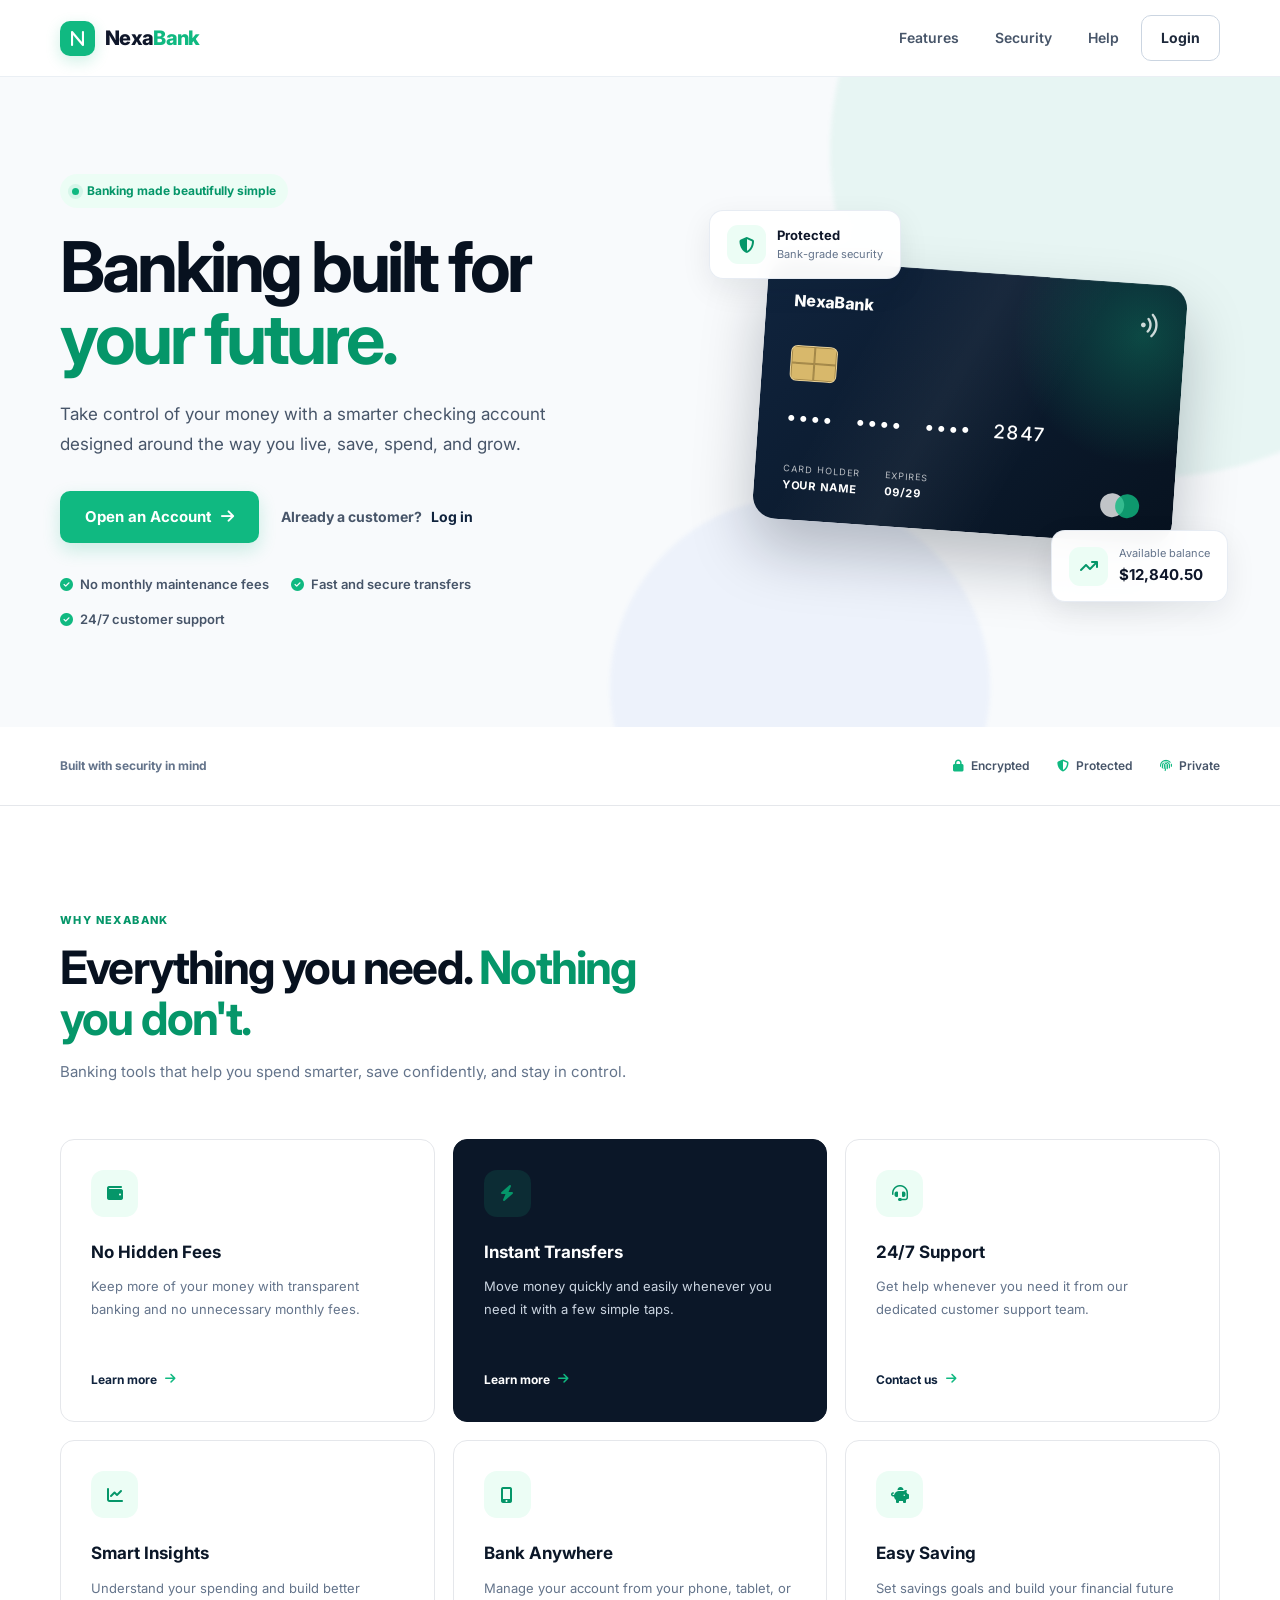
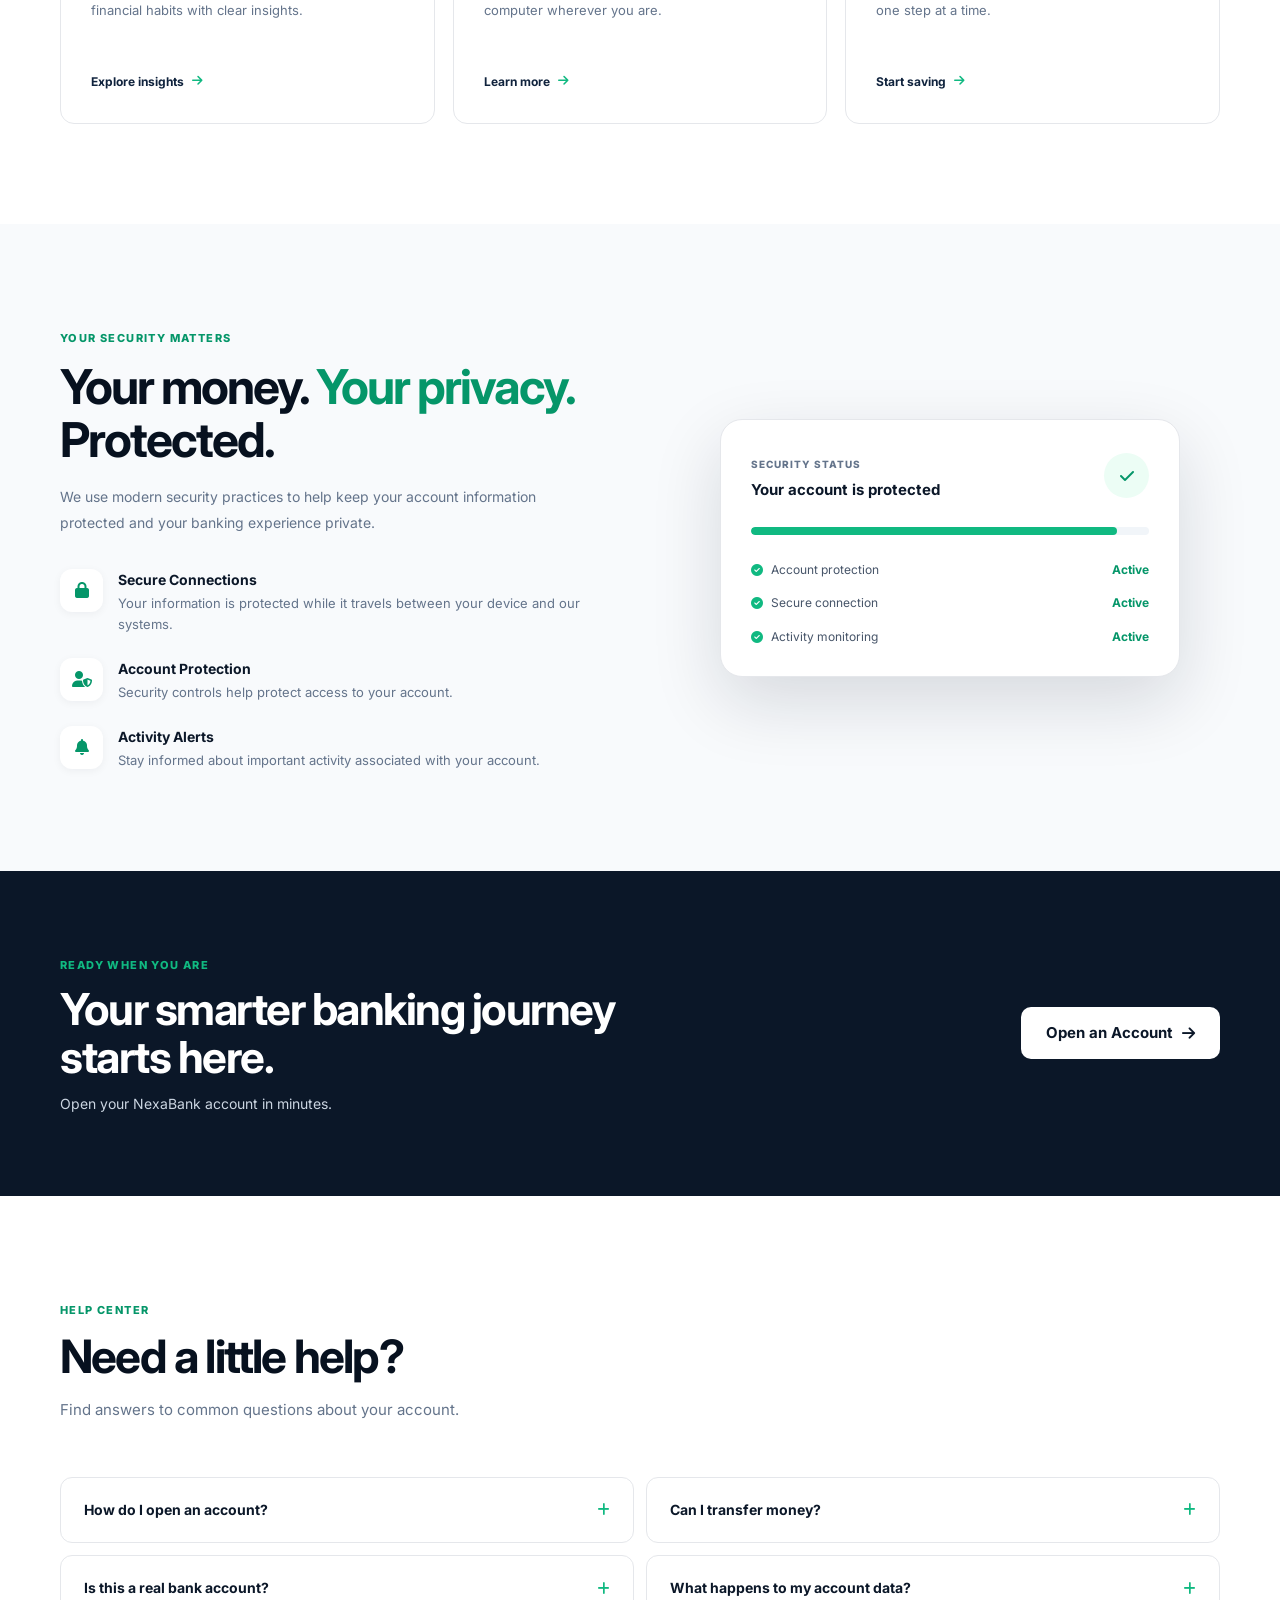
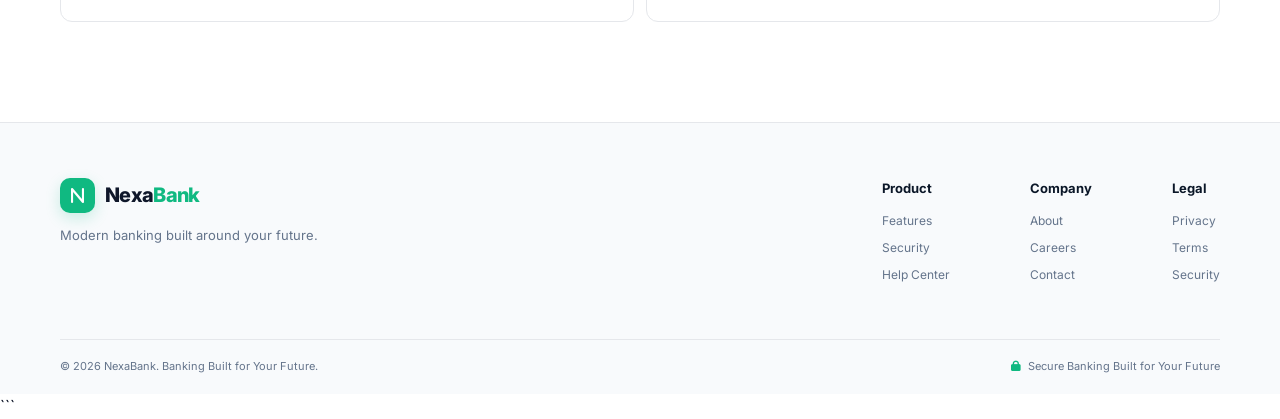
==== index.html @ a512506f "new" ====
<!doctype html>
<html lang="en">
  <head>
    <meta charset="UTF-8" />
    <meta name="viewport" content="width=device-width, initial-scale=1.0" />

    <meta
      name="description"
      content="NexaBank - Modern digital banking built for your future."
    />

    <title>NexaBank — Banking Built for Your Future</title>

    <!-- Google Font -->
    <link rel="preconnect" href="https://fonts.googleapis.com" />
    <link rel="preconnect" href="https://fonts.gstatic.com" crossorigin />
    <link
      href="https://fonts.googleapis.com/css2?family=Inter:wght@400;500;600;700;800&display=swap"
      rel="stylesheet"
    />
    <!-- Icons -->
    <link
      rel="stylesheet"
      href="https://cdnjs.cloudflare.com/ajax/libs/font-awesome/6.5.2/css/all.min.css"
    />

    <link rel="stylesheet" href="styles.css" />

    <link
      rel="icon"
      type="image/png"
      href="glossy%20blue%20Banking%20N%20Icon.png"
    />
  </head>

  <body>
    <!-- =========================
         NAVIGATION
    ========================== -->
    <header class="site-header" id="siteHeader">
      <nav class="navbar container" aria-label="Main navigation">
        <a href="#" class="logo" data-view="home">
          <span class="logo-icon">
            <i class="fa-solid fa-n"></i>
          </span>
          <span>Nexa<span>Bank</span></span>
        </a>

        <button
          class="mobile-menu-btn"
          id="mobileMenuBtn"
          aria-label="Open navigation menu"
          aria-expanded="false"
        >
          <i class="fa-solid fa-bars"></i>
        </button>

        <div class="nav-menu" id="navMenu">
          <a href="#features" class="nav-link">Features</a>
          <a href="#security" class="nav-link">Security</a>
          <a href="#help" class="nav-link">Help</a>

          <button class="btn btn-outline" id="loginBtn">Login</button>

          <button class="btn btn-primary nav-open-account">Open Account</button>
        </div>
      </nav>
    </header>

    <!-- =========================
         MAIN APPLICATION
    ========================== -->
    <main>
      <!-- =========================
             HOME VIEW
        ========================== -->
      <section class="view active" id="homeView">
        <!-- HERO -->
        <section class="hero">
          <div class="hero-background"></div>

          <div class="container hero-grid">
            <div class="hero-content">
              <div class="eyebrow">
                <span class="status-dot"></span>
                Banking made beautifully simple
              </div>

              <h1>
                Banking built for
                <span>your future.</span>
              </h1>

              <p class="hero-text">
                Take control of your money with a smarter checking account
                designed around the way you live, save, spend, and grow.
              </p>

              <div class="hero-actions">
                <button class="btn btn-primary btn-large open-account-trigger">
                  Open an Account
                  <i class="fa-solid fa-arrow-right"></i>
                </button>

                <button class="btn btn-text login-trigger">
                  Already a customer?
                  <strong>Log in</strong>
                </button>
              </div>

              <ul class="hero-benefits">
                <li>
                  <i class="fa-solid fa-circle-check"></i>
                  No monthly maintenance fees
                </li>

                <li>
                  <i class="fa-solid fa-circle-check"></i>
                  Fast and secure transfers
                </li>

                <li>
                  <i class="fa-solid fa-circle-check"></i>
                  24/7 customer support
                </li>
              </ul>
            </div>

            <!-- HERO ACCOUNT CARD -->
            <div class="hero-card-wrapper">
              <div class="floating-card card-one">
                <div class="mini-card-icon">
                  <i class="fa-solid fa-shield-halved"></i>
                </div>
                <div>
                  <strong>Protected</strong>
                  <span>Bank-grade security</span>
                </div>
              </div>

              <div class="bank-card">
                <div class="bank-card-top">
                  <span>NexaBank</span>
                  <i class="fa-solid fa-wifi"></i>
                </div>

                <div class="chip">
                  <span></span>
                  <span></span>
                  <span></span>
                  <span></span>
                </div>

                <div class="card-number">
                  •••• &nbsp; •••• &nbsp; •••• &nbsp; 2847
                </div>

                <div class="card-bottom">
                  <div>
                    <small>Card Holder</small>
                    <strong>YOUR NAME</strong>
                  </div>

                  <div>
                    <small>Expires</small>
                    <strong>09/29</strong>
                  </div>

                  <div class="card-brand">
                    <span></span>
                    <span></span>
                  </div>
                </div>
              </div>

              <div class="floating-card card-two">
                <div class="balance-icon">
                  <i class="fa-solid fa-arrow-trend-up"></i>
                </div>
                <div>
                  <small>Available balance</small>
                  <strong>$12,840.50</strong>
                </div>
              </div>
            </div>
          </div>
        </section>
        <!-- LOGIN SECTION GOES HERE -->

        <!-- TRUST BAR -->
        <section class="trust-bar">
          <div class="container trust-content">
            <span>Built with security in mind</span>

            <div class="trust-items">
              <span>
                <i class="fa-solid fa-lock"></i>
                Encrypted
              </span>

              <span>
                <i class="fa-solid fa-shield-halved"></i>
                Protected
              </span>

              <span>
                <i class="fa-solid fa-fingerprint"></i>
                Private
              </span>
            </div>
          </div>
        </section>

        <!-- FEATURES -->
        <section class="section features-section" id="features">
          <div class="container">
            <div class="section-heading">
              <span class="section-label">WHY NEXABANK</span>

              <h2>
                Everything you need.
                <span>Nothing you don't.</span>
              </h2>

              <p>
                Banking tools that help you spend smarter, save confidently, and
                stay in control.
              </p>
            </div>

            <div class="feature-grid">
              <article class="feature-card">
                <div class="feature-icon">
                  <i class="fa-solid fa-wallet"></i>
                </div>

                <h3>No Hidden Fees</h3>

                <p>
                  Keep more of your money with transparent banking and no
                  unnecessary monthly fees.
                </p>

                <a href="#" class="feature-link">
                  Learn more
                  <i class="fa-solid fa-arrow-right"></i>
                </a>
              </article>

              <article class="feature-card featured-feature">
                <div class="feature-icon">
                  <i class="fa-solid fa-bolt"></i>
                </div>

                <h3>Instant Transfers</h3>

                <p>
                  Move money quickly and easily whenever you need it with a few
                  simple taps.
                </p>

                <a href="#" class="feature-link">
                  Learn more
                  <i class="fa-solid fa-arrow-right"></i>
                </a>
              </article>

              <article class="feature-card">
                <div class="feature-icon">
                  <i class="fa-solid fa-headset"></i>
                </div>

                <h3>24/7 Support</h3>

                <p>
                  Get help whenever you need it from our dedicated customer
                  support team.
                </p>

                <a href="#" class="feature-link">
                  Contact us
                  <i class="fa-solid fa-arrow-right"></i>
                </a>
              </article>

              <article class="feature-card">
                <div class="feature-icon">
                  <i class="fa-solid fa-chart-line"></i>
                </div>

                <h3>Smart Insights</h3>

                <p>
                  Understand your spending and build better financial habits
                  with clear insights.
                </p>

                <a href="#" class="feature-link">
                  Explore insights
                  <i class="fa-solid fa-arrow-right"></i>
                </a>
              </article>

              <article class="feature-card">
                <div class="feature-icon">
                  <i class="fa-solid fa-mobile-screen-button"></i>
                </div>

                <h3>Bank Anywhere</h3>

                <p>
                  Manage your account from your phone, tablet, or computer
                  wherever you are.
                </p>

                <a href="#" class="feature-link">
                  Learn more
                  <i class="fa-solid fa-arrow-right"></i>
                </a>
              </article>

              <article class="feature-card">
                <div class="feature-icon">
                  <i class="fa-solid fa-piggy-bank"></i>
                </div>

                <h3>Easy Saving</h3>

                <p>
                  Set savings goals and build your financial future one step at
                  a time.
                </p>

                <a href="#" class="feature-link">
                  Start saving
                  <i class="fa-solid fa-arrow-right"></i>
                </a>
              </article>
            </div>
          </div>
        </section>

        <!-- SECURITY -->
        <section class="section security-section" id="security">
          <div class="container security-grid">
            <div class="security-content">
              <span class="section-label"> YOUR SECURITY MATTERS </span>

              <h2>
                Your money.
                <span>Your privacy.</span>
                Protected.
              </h2>

              <p>
                We use modern security practices to help keep your account
                information protected and your banking experience private.
              </p>

              <div class="security-list">
                <div class="security-item">
                  <div class="security-item-icon">
                    <i class="fa-solid fa-lock"></i>
                  </div>

                  <div>
                    <h3>Secure Connections</h3>
                    <p>
                      Your information is protected while it travels between
                      your device and our systems.
                    </p>
                  </div>
                </div>

                <div class="security-item">
                  <div class="security-item-icon">
                    <i class="fa-solid fa-user-shield"></i>
                  </div>

                  <div>
                    <h3>Account Protection</h3>
                    <p>
                      Security controls help protect access to your account.
                    </p>
                  </div>
                </div>

                <div class="security-item">
                  <div class="security-item-icon">
                    <i class="fa-solid fa-bell"></i>
                  </div>

                  <div>
                    <h3>Activity Alerts</h3>
                    <p>
                      Stay informed about important activity associated with
                      your account.
                    </p>
                  </div>
                </div>
              </div>
            </div>

            <div class="security-visual">
              <div class="security-panel">
                <div class="security-panel-header">
                  <div>
                    <small>SECURITY STATUS</small>
                    <h3>Your account is protected</h3>
                  </div>

                  <div class="secure-check">
                    <i class="fa-solid fa-check"></i>
                  </div>
                </div>

                <div class="security-progress">
                  <span></span>
                </div>

                <div class="security-status-list">
                  <div>
                    <span>
                      <i class="fa-solid fa-circle-check"></i>
                      Account protection
                    </span>
                    <strong>Active</strong>
                  </div>

                  <div>
                    <span>
                      <i class="fa-solid fa-circle-check"></i>
                      Secure connection
                    </span>
                    <strong>Active</strong>
                  </div>

                  <div>
                    <span>
                      <i class="fa-solid fa-circle-check"></i>
                      Activity monitoring
                    </span>
                    <strong>Active</strong>
                  </div>
                </div>
              </div>
            </div>
          </div>
        </section>

        <!-- CTA -->
        <section class="cta-section">
          <div class="container cta-container">
            <div>
              <span class="section-label">READY WHEN YOU ARE</span>

              <h2>Your smarter banking journey starts here.</h2>

              <p>Open your NexaBank account in minutes.</p>
            </div>

            <button class="btn btn-white btn-large open-account-trigger">
              Open an Account
              <i class="fa-solid fa-arrow-right"></i>
            </button>
          </div>
        </section>

        <!-- HELP -->
        <section class="section help-section" id="help">
          <div class="container">
            <div class="section-heading">
              <span class="section-label">HELP CENTER</span>
              <h2>Need a little help?</h2>
              <p>Find answers to common questions about your account.</p>
            </div>

            <div class="faq-grid">
              <details>
                <summary>
                  How do I open an account?
                  <i class="fa-solid fa-plus"></i>
                </summary>

                <p>
                  Click "Open Account", enter your details, and create your  account.
                </p>
              </details>

              <details>
                <summary>
                  Can I transfer money?
                  <i class="fa-solid fa-plus"></i>
                </summary>

                <p>
                  Yes. Once logged in, you can use the Transfer Money form in
                  your dashboard.
                </p>
              </details>

              <details>
                <summary>
                  Is this a real bank account?
                  <i class="fa-solid fa-plus"></i>
                </summary>

                <p>
                  Yes. This website is a Real banking website.
                </p>
              </details>

              <details>
                <summary>
                  What happens to my account data?
                  <i class="fa-solid fa-plus"></i>
                </summary>

                <p>
                  This stores account information locally in your browser
                  using localStorage.
                </p>
              </details>
            </div>
          </div>
        </section>
      </section>

      <!-- =========================
             DASHBOARD VIEW
        ========================== -->
      <section class="view dashboard-view" id="dashboardView">
        <div class="dashboard-layout">
          <!-- DASHBOARD SIDEBAR -->
          <aside class="dashboard-sidebar" id="dashboardSidebar">
            <div class="dashboard-brand">
              <a href="#" class="logo">
                <span class="logo-icon">
                  <i class="fa-solid fa-n"></i>
                </span>
                <span>Nexa<span>Bank</span></span>
              </a>
            </div>

            <div class="sidebar-user">
              <div class="avatar" id="sidebarAvatar">U</div>

              <div>
                <strong id="sidebarUserName"> User </strong>

                <span>Personal account</span>
              </div>
            </div>

            <nav class="dashboard-nav">
              <button class="dashboard-nav-item active">
                <i class="fa-solid fa-grid-2"></i>
                Overview
              </button>

              <button class="dashboard-nav-item">
                <i class="fa-solid fa-arrow-right-arrow-left"></i>
                Transfers
              </button>

              <button class="dashboard-nav-item">
                <i class="fa-solid fa-credit-card"></i>
                Cards
              </button>

              <button class="dashboard-nav-item">
                <i class="fa-solid fa-chart-pie"></i>
                Insights
              </button>

              <button class="dashboard-nav-item">
                <i class="fa-solid fa-gear"></i>
                Settings
              </button>
            </nav>

            <div class="sidebar-bottom">
              <div class="sidebar-security">
                <i class="fa-solid fa-shield-halved"></i>

                <div>
                  <strong>Protected</strong>
                  <span>Your account is secure</span>
                </div>
              </div>

              <button class="logout-btn" id="logoutBtn">
                <i class="fa-solid fa-arrow-right-from-bracket"></i>
                Log out
              </button>
            </div>
          </aside>

          <!-- DASHBOARD MAIN -->
          <div class="dashboard-main">
            <header class="dashboard-header">
              <button class="dashboard-mobile-menu" id="dashboardMobileMenu">
                <i class="fa-solid fa-bars"></i>
              </button>

              <div>
                <p class="dashboard-date" id="dashboardDate">
                  Sunday, August 30
                </p>

                <h1>
                  Welcome back,
                  <span id="dashboardUserName">User</span>
                </h1>
              </div>

              <div class="dashboard-header-actions">
                <button class="icon-btn" aria-label="Notifications">
                  <i class="fa-regular fa-bell"></i>
                  <span class="notification-dot"></span>
                </button>

                <div class="dashboard-avatar" id="dashboardAvatar">U</div>
              </div>
            </header>

            <div class="dashboard-content">
              <!-- BALANCE CARDS -->
              <div class="balance-grid">
                <div class="balance-card checking">
                  <div class="balance-card-top">
                    <div>
                      <span>CHECKING ACCOUNT</span>
                      <small>•••• 2847</small>
                    </div>

                    <div class="balance-card-icon">
                      <i class="fa-solid fa-wallet"></i>
                    </div>
                  </div>

                  <p>Available balance</p>

                  <h2 id="checkingBalance">$12,840.50</h2>

                  <div class="balance-footer">
                    <span>
                      <i class="fa-solid fa-arrow-trend-up"></i>
                      Available
                    </span>

                    <button class="balance-eye" data-balance="checking">
                      <i class="fa-regular fa-eye"></i>
                    </button>
                  </div>
                </div>

                <div class="balance-card savings">
                  <div class="balance-card-top">
                    <div>
                      <span>SAVINGS ACCOUNT</span>
                      <small>•••• 9412</small>
                    </div>

                    <div class="balance-card-icon">
                      <i class="fa-solid fa-piggy-bank"></i>
                    </div>
                  </div>

                  <p>Total savings</p>

                  <h2 id="savingsBalance">$5,420.00</h2>

                  <div class="balance-footer">
                    <span>
                      <i class="fa-solid fa-arrow-trend-up"></i>
                      +4.8% this month
                    </span>

                    <button class="balance-eye" data-balance="savings">
                      <i class="fa-regular fa-eye"></i>
                    </button>
                  </div>
                </div>
              </div>

              <!-- QUICK ACTIONS -->
              <section class="dashboard-section">
                <div class="dashboard-section-header">
                  <div>
                    <span class="section-label"> QUICK ACTION </span>

                    <h2>Move your money</h2>
                  </div>
                </div>

                <div class="transfer-card">
                  <div class="transfer-intro">
                    <div class="transfer-icon">
                      <i class="fa-solid fa-paper-plane"></i>
                    </div>

                    <div>
                      <h3>Transfer Money</h3>
                      <p>Send a mock transfer from your checking account.</p>
                    </div>
                  </div>

                  <form id="transferForm" class="transfer-form">
                    <div class="form-group">
                      <label for="recipient"> Recipient </label>

                      <div class="input-wrapper">
                        <i class="fa-regular fa-user"></i>

                        <input
                          type="text"
                          id="recipient"
                          placeholder="Enter recipient name"
                          required
                        />
                      </div>
                    </div>

                    <div class="form-group">
                      <label for="transferAmount"> Amount </label>

                      <div class="input-wrapper">
                        <span class="currency-symbol"> $ </span>

                        <input
                          type="number"
                          id="transferAmount"
                          placeholder="0.00"
                          min="1"
                          step="0.01"
                          required
                        />
                      </div>
                    </div>

                    <button type="submit" class="btn btn-primary transfer-btn">
                      Send Money
                      <i class="fa-solid fa-arrow-right"></i>
                    </button>
                  </form>

                  <div
                    class="form-message"
                    id="transferMessage"
                    role="alert"
                  ></div>
                </div>
              </section>

              <!-- TRANSACTIONS -->
              <section class="dashboard-section">
                <div class="dashboard-section-header">
                  <div>
                    <span class="section-label"> ACTIVITY </span>

                    <h2>Recent transactions</h2>
                  </div>

                  <button class="view-all-btn" id="viewAllTransactions">
                    View all
                    <i class="fa-solid fa-arrow-right"></i>
                  </button>
                </div>

                <div class="transactions-card">
                  <div class="transactions-header">
                    <span>Transaction</span>
                    <span>Date</span>
                    <span>Amount</span>
                    <span>Status</span>
                  </div>

                  <div class="transactions-list" id="transactionsList">
                    <!-- Transactions inserted by JS -->
                  </div>
                </div>
              </section>
            </div>
          </div>
        </div>
      </section>
    </main>

    <!-- =========================
         MODAL OVERLAY
    ========================== -->
    <div class="modal-overlay" id="modalOverlay">
      <!-- LOGIN MODAL -->
      <div
        class="modal"
        id="loginModal"
        role="dialog"
        aria-modal="true"
        aria-labelledby="loginTitle"
      >
        <button class="modal-close" data-close-modal aria-label="Close">
          <i class="fa-solid fa-xmark"></i>
        </button>

        <div class="modal-icon">
          <i class="fa-solid fa-lock"></i>
        </div>

        <div class="modal-heading">
          <h2 id="loginTitle">Welcome back</h2>
          <p>Log in to access your NexaBank account.</p>
        </div>

        <form id="loginForm">
          <div class="form-group">
            <label for="loginUsername"> Username or Email </label>

            <div class="input-wrapper">
              <i class="fa-regular fa-user"></i>

              <input
                type="text"
                id="loginUsername"
                placeholder="Enter your username or email"
                autocomplete="username"
                required
              />
            </div>
          </div>

          <div class="form-group">
            <label for="loginPassword"> Password </label>

            <div class="input-wrapper password-wrapper">
              <i class="fa-solid fa-lock"></i>

              <input
                type="password"
                id="loginPassword"
                placeholder="Enter your password"
                autocomplete="current-password"
                required
              />

              <button
                type="button"
                class="password-toggle"
                data-target="loginPassword"
                aria-label="Show password"
              >
                <i class="fa-regular fa-eye"></i>
              </button>
            </div>
          </div>

          <div class="form-options">
            <label class="checkbox-label">
              <input type="checkbox" id="rememberMe" />
              <span></span>
              Remember me
            </label>

            <a href="#" class="forgot-link"> Forgot password? </a>
          </div>

          <button type="submit" class="btn btn-primary modal-submit">
            Log In
            <i class="fa-solid fa-arrow-right"></i>
          </button>

          <div class="form-message" id="loginMessage" role="alert"></div>
        </form>

        <div class="modal-footer">
          Don't have an account?

          <button type="button" class="switch-modal" data-switch="signup">
            Create one
          </button>
        </div>
      </div>

      <!-- SIGN UP MODAL -->
      <div
        class="modal"
        id="signupModal"
        role="dialog"
        aria-modal="true"
        aria-labelledby="signupTitle"
      >
        <button class="modal-close" data-close-modal aria-label="Close">
          <i class="fa-solid fa-xmark"></i>
        </button>

        <div class="modal-icon signup-icon">
          <i class="fa-solid fa-user-plus"></i>
        </div>

        <div class="modal-heading">
          <h2 id="signupTitle">Create your account</h2>
          <p>Join NexaBank and start managing your money smarter.</p>
        </div>

        <form id="signupForm">
          <div class="form-group">
            <label for="signupName"> Full Name </label>

            <div class="input-wrapper">
              <i class="fa-regular fa-user"></i>

              <input
                type="text"
                id="signupName"
                placeholder="Enter your full name"
                autocomplete="name"
                required
              />
            </div>
          </div>

          <div class="form-group">
            <label for="signupEmail"> Email Address </label>

            <div class="input-wrapper">
              <i class="fa-regular fa-envelope"></i>

              <input
                type="email"
                id="signupEmail"
                placeholder="you@example.com"
                autocomplete="email"
                required
              />
            </div>
          </div>

          <div class="form-group">
            <label for="signupPassword"> Password </label>

            <div class="input-wrapper password-wrapper">
              <i class="fa-solid fa-lock"></i>

              <input
                type="password"
                id="signupPassword"
                placeholder="Create a password"
                autocomplete="new-password"
                minlength="6"
                required
              />

              <button
                type="button"
                class="password-toggle"
                data-target="signupPassword"
                aria-label="Show password"
              >
                <i class="fa-regular fa-eye"></i>
              </button>
            </div>

            <small class="input-help"> Use at least 6 characters. </small>
          </div>

          <button type="submit" class="btn btn-primary modal-submit">
            Create Account
            <i class="fa-solid fa-arrow-right"></i>
          </button>

          <div class="form-message" id="signupMessage" role="alert"></div>
        </form>

        <div class="modal-footer">
          Already have an account?

          <button type="button" class="switch-modal" data-switch="login">
            Log in
          </button>
        </div>
      </div>
    </div>

    <!-- TOAST -->
    <div class="toast" id="toast">
      <div class="toast-icon">
        <i class="fa-solid fa-check"></i>
      </div>

      <div>
        <strong id="toastTitle">Success</strong>
        <p id="toastMessage">Action completed.</p>
      </div>

      <button id="toastClose" aria-label="Close notification">
        <i class="fa-solid fa-xmark"></i>
      </button>
    </div>

    <!-- FOOTER -->
    <footer class="site-footer">
      <div class="container footer-content">
        <div class="footer-brand">
          <a href="#" class="logo">
            <span class="logo-icon">
              <i class="fa-solid fa-n"></i>
            </span>

            <span>Nexa<span>Bank</span></span>
          </a>

          <p>Modern banking built around your future.</p>
        </div>

        <div class="footer-links">
          <div>
            <strong>Product</strong>
            <a href="#features">Features</a>
            <a href="#security">Security</a>
            <a href="#help">Help Center</a>
          </div>

          <div>
            <strong>Company</strong>
            <a href="#">About</a>
            <a href="#">Careers</a>
            <a href="#">Contact</a>
          </div>

          <div>
            <strong>Legal</strong>
            <a href="#">Privacy</a>
            <a href="#">Terms</a>
            <a href="#">Security</a>
          </div>
        </div>
      </div>

      <div class="container footer-bottom">
        <span> © 2026 NexaBank. Banking Built for Your Future. </span>

        <span>
          <i class="fa-solid fa-lock"></i>
          Secure Banking Built for Your Future
        </span>
      </div>
    </footer>

    <script src="script.js"></script>
  </body>
</html>
```
---- styles.css ----
/* =========================================================
   NEXABANK - GLOBAL STYLES
   ---------------------------------------------------------
   1.  Variables
   2.  Reset & base
   3.  Buttons
   4.  Logo
   5.  Header / navigation
   6.  Views
   7.  Hero
   8.  Trust bar
   9.  Sections & features
   10. Security
   11. CTA
   12. Help / FAQ
   13. Footer
   14. Modal
   15. Forms
   16. Dashboard (layout, balances, transfer, transactions)
   17. Toast
   18. Responsive: tablet, mobile, small mobile
   19. Accessibility
========================================================= */


/* =========================================================
   1. VARIABLES
========================================================= */

:root {
    --navy-950: #07111f;
    --navy-900: #0b1728;
    --navy-800: #10233d;
    --navy-700: #183555;
    --navy-600: #23466b;

    --blue: #2563eb;
    --blue-light: #eff6ff;

    --emerald: #10b981;
    --emerald-dark: #059669;
    --emerald-light: #ecfdf5;

    --white: #ffffff;
    --gray-50: #f8fafc;
    --gray-100: #f1f5f9;
    --gray-200: #e2e8f0;
    --gray-300: #cbd5e1;
    --gray-400: #94a3b8;
    --gray-500: #64748b;
    --gray-600: #475569;
    --gray-700: #334155;
    --gray-800: #1e293b;
    --gray-900: #0f172a;

    --danger: #ef4444;
    --border: #e5e7eb;

    --shadow-sm: 0 2px 8px rgba(15, 23, 42, 0.05);
    --shadow: 0 10px 30px rgba(15, 23, 42, 0.08);
    --shadow-lg: 0 25px 70px rgba(15, 23, 42, 0.14);

    --radius-sm: 8px;
    --radius: 14px;
    --radius-lg: 22px;

    --transition: 0.25s ease;

    --header-height: 76px;
}


/* =========================================================
   2. RESET & BASE
========================================================= */

* {
    margin: 0;
    padding: 0;
    box-sizing: border-box;
}

html {
    scroll-behavior: smooth;
    scroll-padding-top: calc(var(--header-height) + 16px);
    -webkit-text-size-adjust: 100%;
}

body {
    font-family: "Inter", Arial, sans-serif;
    color: var(--gray-900);
    background: var(--white);
    line-height: 1.6;
    overflow-x: hidden;
}

body.modal-open {
    overflow: hidden;
}

button,
input {
    font: inherit;
}

button {
    cursor: pointer;
}

button:disabled {
    cursor: not-allowed;
    opacity: 0.6;
}

a {
    color: inherit;
    text-decoration: none;
}

ul {
    list-style: none;
}

img {
    max-width: 100%;
    display: block;
}

.container {
    width: min(1160px, calc(100% - 40px));
    margin-inline: auto;
}


/* =========================================================
   3. BUTTONS
========================================================= */

.btn {
    border: 0;
    border-radius: 10px;
    padding: 11px 19px;
    display: inline-flex;
    align-items: center;
    justify-content: center;
    gap: 9px;
    font-size: 14px;
    font-weight: 700;
    transition:
        transform var(--transition),
        box-shadow var(--transition),
        background var(--transition),
        color var(--transition),
        border-color var(--transition);
}

.btn:hover {
    transform: translateY(-2px);
}

.btn:disabled:hover {
    transform: none;
}

.btn-primary {
    background: var(--emerald);
    color: var(--white);
    box-shadow: 0 7px 18px rgba(16, 185, 129, 0.2);
}

.btn-primary:hover {
    background: var(--emerald-dark);
    color: var(--white);
    box-shadow: 0 10px 24px rgba(16, 185, 129, 0.3);
}

.btn-outline {
    background: transparent;
    border: 1px solid var(--gray-300);
    color: var(--gray-800);
}

.btn-outline:hover {
    background: var(--gray-50);
    color: var(--gray-900);
}

.btn-large {
    min-height: 52px;
    padding-inline: 25px;
    font-size: 15px;
}

.btn-text {
    background: transparent;
    color: var(--gray-600);
    padding-inline: 10px;
}

.btn-text:hover {
    color: var(--navy-900);
}

.btn-text strong {
    color: var(--navy-800);
}

.btn-white {
    background: var(--white);
    color: var(--navy-900);
}

.btn-white:hover {
    background: var(--gray-100);
    color: var(--navy-900);
}


/* =========================================================
   4. LOGO
========================================================= */

.logo {
    display: inline-flex;
    align-items: center;
    gap: 10px;
    font-size: 20px;
    font-weight: 800;
    letter-spacing: -0.7px;
}

.logo > span:last-child > span {
    color: var(--emerald);
}

.logo-icon {
    width: 35px;
    height: 35px;
    border-radius: 10px;
    display: grid;
    place-items: center;
    background: var(--emerald);
    color: var(--white);
    font-size: 17px;
    box-shadow: 0 5px 15px rgba(16, 185, 129, 0.2);
}


/* =========================================================
   5. HEADER / NAVIGATION
========================================================= */

.site-header {
    position: sticky;
    top: 0;
    z-index: 100;
    background: rgba(255, 255, 255, 0.93);
    backdrop-filter: blur(15px);
    border-bottom: 1px solid rgba(226, 232, 240, 0.7);
}

.navbar {
    height: var(--header-height);
    display: flex;
    align-items: center;
    justify-content: space-between;
}

.nav-menu {
    display: flex;
    align-items: center;
    gap: 8px;
}

.nav-link {
    padding: 9px 14px;
    font-size: 14px;
    font-weight: 600;
    transition: color var(--transition);
}

/* Plain text links only. Buttons that also carry .nav-link keep
   their own colours (this was making button text change/vanish). */
.nav-link:not(.btn) {
    color: var(--gray-600);
}

.nav-link:not(.btn):hover {
    color: var(--navy-900);
}

.nav-menu .btn-primary,
.nav-menu .btn-primary:hover {
    color: var(--white);
}

.nav-menu .btn-outline,
.nav-menu .btn-outline:hover {
    color: var(--gray-800);
}

.nav-menu .login-trigger {
    margin-left: 12px;
}

.nav-menu .nav-open-account {
    display: none;
}

.mobile-menu-btn {
    display: none;
    border: 0;
    background: transparent;
    color: var(--gray-800);
    font-size: 21px;
    padding: 8px;
}


/* =========================================================
   6. VIEWS
========================================================= */

.view {
    display: none;
}

.view.active {
    display: block;
}


/* =========================================================
   7. HERO
========================================================= */

.hero {
    position: relative;
    min-height: 650px;
    overflow: hidden;
    background: var(--gray-50);
    display: flex;
    align-items: center;
}

.hero-background {
    position: absolute;
    width: 650px;
    height: 650px;
    border-radius: 50%;
    background: rgba(16, 185, 129, 0.07);
    right: -200px;
    top: -250px;
    filter: blur(2px);
}

.hero-background::after {
    content: "";
    position: absolute;
    width: 380px;
    height: 380px;
    border-radius: 50%;
    background: rgba(37, 99, 235, 0.05);
    left: -220px;
    bottom: -400px;
}

.hero-grid {
    position: relative;
    z-index: 2;
    display: grid;
    grid-template-columns: 1fr 0.85fr;
    align-items: center;
    gap: 70px;
    padding-block: 80px;
}

.eyebrow {
    width: fit-content;
    display: inline-flex;
    align-items: center;
    gap: 8px;
    padding: 7px 12px;
    border-radius: 50px;
    background: var(--emerald-light);
    color: var(--emerald-dark);
    font-size: 12px;
    font-weight: 700;
    margin-bottom: 23px;
}

.status-dot {
    width: 7px;
    height: 7px;
    border-radius: 50%;
    background: var(--emerald);
    box-shadow: 0 0 0 4px rgba(16, 185, 129, 0.1);
}

.hero h1 {
    max-width: 650px;
    color: var(--navy-950);
    font-size: clamp(45px, 6vw, 70px);
    line-height: 1.03;
    letter-spacing: -3.5px;
    margin-bottom: 24px;
}

.hero h1 span {
    display: block;
    color: var(--emerald-dark);
}

.hero-text {
    max-width: 560px;
    color: var(--gray-600);
    font-size: 17px;
    line-height: 1.8;
    margin-bottom: 31px;
}

.hero-actions {
    display: flex;
    align-items: center;
    flex-wrap: wrap;
    gap: 12px;
    margin-bottom: 31px;
}

.hero-benefits {
    display: flex;
    flex-wrap: wrap;
    gap: 14px 22px;
}

.hero-benefits li {
    display: flex;
    align-items: center;
    gap: 7px;
    color: var(--gray-600);
    font-size: 13px;
    font-weight: 600;
}

.hero-benefits i {
    color: var(--emerald);
}


/* ---------- Hero card ---------- */

.hero-card-wrapper {
    min-height: 450px;
    position: relative;
    display: flex;
    align-items: center;
    justify-content: center;
}

.bank-card {
    position: relative;
    z-index: 3;
    width: min(420px, 100%);
    height: 260px;
    padding: 28px;
    border-radius: 23px;
    color: var(--white);
    background:
        radial-gradient(circle at 90% 20%, rgba(16, 185, 129, 0.3), transparent 30%),
        linear-gradient(135deg, #10243e, #07121f);
    box-shadow:
        0 30px 60px rgba(7, 17, 31, 0.25),
        inset 0 1px rgba(255, 255, 255, 0.08);
    transform: rotate(4deg);
}

.bank-card::after {
    content: "";
    position: absolute;
    inset: 0;
    border-radius: inherit;
    background: linear-gradient(115deg, transparent 25%, rgba(255, 255, 255, 0.05), transparent 65%);
    pointer-events: none;
}

.bank-card-top {
    display: flex;
    justify-content: space-between;
    font-size: 16px;
    font-weight: 800;
}

.bank-card-top i {
    font-size: 19px;
    transform: rotate(90deg);
    opacity: 0.8;
}

.chip {
    margin-top: 31px;
    width: 47px;
    height: 36px;
    border-radius: 7px;
    display: grid;
    grid-template-columns: 1fr 1fr;
    overflow: hidden;
    background: #d8b86b;
    border: 1px solid rgba(255, 255, 255, 0.3);
}

.chip span {
    border: 1px solid rgba(80, 60, 20, 0.4);
}

.card-number {
    margin-top: 22px;
    font-size: 19px;
    letter-spacing: 2px;
    font-weight: 500;
}

.card-bottom {
    position: absolute;
    left: 28px;
    right: 28px;
    bottom: 25px;
    display: flex;
    align-items: end;
    gap: 26px;
}

.card-bottom div {
    display: flex;
    flex-direction: column;
    gap: 1px;
}

.card-bottom small {
    font-size: 9px;
    text-transform: uppercase;
    letter-spacing: 1px;
    opacity: 0.7;
}

.card-bottom strong {
    font-size: 11px;
    letter-spacing: 1px;
}

.card-brand {
    margin-left: auto;
    flex-direction: row !important;
    align-items: center;
    position: relative;
    width: 45px;
    height: 25px;
}

.card-brand span {
    width: 24px;
    height: 24px;
    border-radius: 50%;
    background: rgba(255, 255, 255, 0.75);
}

.card-brand span:last-child {
    margin-left: -10px;
    background: rgba(16, 185, 129, 0.8);
}

.floating-card {
    position: absolute;
    z-index: 4;
    background: rgba(255, 255, 255, 0.96);
    border: 1px solid rgba(226, 232, 240, 0.8);
    box-shadow: var(--shadow);
    border-radius: 14px;
    padding: 14px 17px;
    display: flex;
    align-items: center;
    gap: 11px;
    backdrop-filter: blur(10px);
}

.card-one {
    top: 33px;
    left: -10px;
}

.card-two {
    bottom: 25px;
    right: -8px;
}

.mini-card-icon,
.balance-icon {
    width: 39px;
    height: 39px;
    border-radius: 11px;
    display: grid;
    place-items: center;
    background: var(--emerald-light);
    color: var(--emerald-dark);
}

.floating-card div:last-child {
    display: flex;
    flex-direction: column;
}

.floating-card strong {
    color: var(--gray-900);
    font-size: 13px;
}

.floating-card span,
.floating-card small {
    color: var(--gray-500);
    font-size: 11px;
}

.card-two strong {
    font-size: 15px;
}


/* =========================================================
   8. TRUST BAR
========================================================= */

.trust-bar {
    border-bottom: 1px solid var(--border);
    background: var(--white);
}

.trust-content {
    min-height: 78px;
    display: flex;
    align-items: center;
    justify-content: space-between;
    gap: 30px;
}

.trust-content > span {
    color: var(--gray-500);
    font-size: 12px;
    font-weight: 700;
}

.trust-items {
    display: flex;
    flex-wrap: wrap;
    gap: 14px 28px;
}

.trust-items span {
    display: flex;
    align-items: center;
    gap: 7px;
    color: var(--gray-600);
    font-size: 12px;
    font-weight: 600;
}

.trust-items i {
    color: var(--emerald);
}


/* =========================================================
   9. SECTIONS & FEATURES
========================================================= */

.section {
    padding-block: 100px;
}

.section-heading {
    max-width: 650px;
    margin-bottom: 55px;
}

.section-label {
    color: var(--emerald-dark);
    font-size: 11px;
    font-weight: 800;
    letter-spacing: 1.4px;
}

.section-heading h2 {
    color: var(--navy-950);
    font-size: clamp(32px, 4vw, 46px);
    line-height: 1.12;
    letter-spacing: -1.8px;
    margin: 10px 0 15px;
}

.section-heading h2 span {
    color: var(--emerald-dark);
}

.section-heading p {
    color: var(--gray-500);
    font-size: 15px;
}

.features-section {
    background: var(--white);
}

.feature-grid {
    display: grid;
    grid-template-columns: repeat(3, 1fr);
    gap: 18px;
}

.feature-card {
    padding: 30px;
    border: 1px solid var(--border);
    border-radius: var(--radius);
    background: var(--white);
    transition:
        transform var(--transition),
        box-shadow var(--transition),
        border-color var(--transition);
}

.feature-card:hover {
    transform: translateY(-5px);
    border-color: rgba(16, 185, 129, 0.35);
    box-shadow: var(--shadow);
}

.feature-icon {
    width: 47px;
    height: 47px;
    display: grid;
    place-items: center;
    border-radius: 13px;
    color: var(--emerald-dark);
    background: var(--emerald-light);
    margin-bottom: 22px;
}

.feature-card h3 {
    color: var(--navy-900);
    font-size: 17px;
    margin-bottom: 9px;
}

.feature-card p {
    min-height: 77px;
    color: var(--gray-500);
    font-size: 13px;
    line-height: 1.75;
}

.feature-link {
    display: inline-flex;
    align-items: center;
    gap: 8px;
    color: var(--navy-800);
    font-size: 12px;
    font-weight: 700;
    margin-top: 18px;
}

.feature-link i {
    color: var(--emerald);
    transition: transform var(--transition);
}

.feature-link:hover i {
    transform: translateX(4px);
}

/* Featured (dark) card: every text state stays light, including hover */
.featured-feature {
    background: var(--navy-900);
    border-color: var(--navy-900);
}

.featured-feature h3,
.featured-feature .feature-link,
.featured-feature .feature-link:hover {
    color: var(--white);
}

.featured-feature p {
    color: var(--gray-300);
}

.featured-feature .feature-icon {
    background: rgba(16, 185, 129, 0.13);
}


/* =========================================================
   10. SECURITY
========================================================= */

.security-section {
    background: var(--gray-50);
}

.security-grid {
    display: grid;
    grid-template-columns: 1fr 1fr;
    gap: 80px;
    align-items: center;
}

.security-content h2 {
    max-width: 520px;
    color: var(--navy-950);
    font-size: clamp(34px, 4vw, 48px);
    line-height: 1.1;
    letter-spacing: -2px;
    margin: 11px 0 18px;
}

.security-content h2 span {
    color: var(--emerald-dark);
}

.security-content > p {
    max-width: 520px;
    color: var(--gray-500);
    font-size: 14px;
    line-height: 1.8;
}

.security-list {
    margin-top: 34px;
    display: grid;
    gap: 23px;
}

.security-item {
    display: flex;
    gap: 15px;
}

.security-item-icon {
    flex: 0 0 43px;
    width: 43px;
    height: 43px;
    display: grid;
    place-items: center;
    border-radius: 12px;
    background: var(--white);
    color: var(--emerald-dark);
    box-shadow: var(--shadow-sm);
}

.security-item h3 {
    color: var(--navy-900);
    font-size: 14px;
    margin-bottom: 2px;
}

.security-item p {
    color: var(--gray-500);
    font-size: 13px;
}

.security-visual {
    display: flex;
    justify-content: center;
}

.security-panel {
    width: min(460px, 100%);
    padding: 30px;
    border-radius: 22px;
    background: var(--white);
    box-shadow: var(--shadow-lg);
    border: 1px solid var(--border);
}

.security-panel-header {
    display: flex;
    align-items: center;
    justify-content: space-between;
    gap: 15px;
}

.security-panel-header small {
    color: var(--gray-500);
    font-size: 10px;
    letter-spacing: 1px;
    font-weight: 800;
}

.security-panel-header h3 {
    color: var(--navy-900);
    font-size: 15px;
    margin-top: 3px;
}

.secure-check {
    width: 45px;
    height: 45px;
    border-radius: 50%;
    display: grid;
    place-items: center;
    background: var(--emerald-light);
    color: var(--emerald-dark);
}

.security-progress {
    height: 8px;
    margin: 25px 0;
    border-radius: 20px;
    overflow: hidden;
    background: var(--gray-100);
}

.security-progress span {
    display: block;
    width: 92%;
    height: 100%;
    border-radius: inherit;
    background: var(--emerald);
}

.security-status-list {
    display: grid;
    gap: 14px;
}

.security-status-list div {
    display: flex;
    justify-content: space-between;
    gap: 20px;
    font-size: 12px;
}

.security-status-list span {
    color: var(--gray-600);
}

.security-status-list i {
    color: var(--emerald);
    margin-right: 5px;
}

.security-status-list strong {
    color: var(--emerald-dark);
}


/* =========================================================
   11. CTA
========================================================= */

.cta-section {
    padding-block: 80px;
    background: var(--navy-900);
    color: var(--white);
}

.cta-container {
    display: flex;
    align-items: center;
    justify-content: space-between;
    gap: 40px;
}

.cta-container h2 {
    max-width: 650px;
    font-size: clamp(30px, 4vw, 44px);
    line-height: 1.1;
    letter-spacing: -1.5px;
    margin: 8px 0 12px;
}

.cta-container p {
    color: var(--gray-300);
    font-size: 14px;
}

/* Button variants for the dark background (text was dark-on-dark) */
.cta-section .section-label {
    color: var(--emerald);
}

.cta-section .btn-outline {
    color: var(--white);
    border-color: rgba(255, 255, 255, 0.35);
}

.cta-section .btn-outline:hover {
    color: var(--white);
    background: rgba(255, 255, 255, 0.1);
    border-color: rgba(255, 255, 255, 0.6);
}

.cta-section .btn-text {
    color: var(--gray-300);
}

.cta-section .btn-text strong {
    color: var(--white);
}

.cta-section .btn-text:hover,
.cta-section .btn-text:hover strong {
    color: var(--white);
}


/* =========================================================
   12. HELP / FAQ
========================================================= */

.help-section {
    background: var(--white);
}

.faq-grid {
    display: grid;
    grid-template-columns: 1fr 1fr;
    gap: 12px;
}

.faq-grid details {
    padding: 21px 23px;
    border: 1px solid var(--border);
    border-radius: 12px;
    background: var(--white);
    transition: border-color var(--transition);
}

.faq-grid details:hover {
    border-color: rgba(16, 185, 129, 0.35);
}

.faq-grid summary {
    display: flex;
    align-items: center;
    justify-content: space-between;
    gap: 15px;
    color: var(--navy-900);
    font-size: 14px;
    font-weight: 700;
    cursor: pointer;
    list-style: none;
}

.faq-grid summary:hover {
    color: var(--emerald-dark);
}

.faq-grid summary::-webkit-details-marker {
    display: none;
}

.faq-grid summary i {
    color: var(--emerald);
    transition: transform var(--transition);
}

.faq-grid details[open] summary i {
    transform: rotate(45deg);
}

.faq-grid details p {
    color: var(--gray-500);
    font-size: 13px;
    line-height: 1.7;
    padding-top: 14px;
}


/* =========================================================
   13. FOOTER
========================================================= */

.site-footer {
    background: var(--gray-50);
    border-top: 1px solid var(--border);
}

.footer-content {
    padding-block: 55px;
    display: flex;
    flex-wrap: wrap;
    justify-content: space-between;
    gap: 40px 50px;
}

.footer-brand p {
    color: var(--gray-500);
    font-size: 13px;
    margin-top: 12px;
}

.footer-links {
    display: flex;
    flex-wrap: wrap;
    gap: 30px 80px;
}

.footer-links div {
    display: flex;
    flex-direction: column;
    gap: 8px;
}

.footer-links strong {
    color: var(--navy-900);
    font-size: 13px;
    margin-bottom: 4px;
}

.footer-links a {
    color: var(--gray-500);
    font-size: 12px;
    transition: color var(--transition);
}

.footer-links a:hover {
    color: var(--emerald-dark);
}

.footer-bottom {
    padding-block: 18px;
    border-top: 1px solid var(--border);
    display: flex;
    justify-content: space-between;
    gap: 20px;
    color: var(--gray-500);
    font-size: 11px;
}

.footer-bottom i {
    color: var(--emerald);
    margin-right: 4px;
}


/* =========================================================
   14. MODAL
========================================================= */

.modal-overlay {
    position: fixed;
    inset: 0;
    z-index: 1000;
    padding: 25px;
    display: none;
    align-items: center;
    justify-content: center;
    background: rgba(7, 17, 31, 0.65);
    backdrop-filter: blur(7px);
    overflow-y: auto;
}

.modal-overlay.active {
    display: flex;
}

.modal {
    position: relative;
    width: min(430px, 100%);
    padding: 34px;
    border-radius: 20px;
    background: var(--white);
    box-shadow: 0 35px 90px rgba(0, 0, 0, 0.25);
    animation: modalIn 0.25s ease;
}

.modal:not(.active) {
    display: none;
}

@keyframes modalIn {
    from {
        opacity: 0;
        transform: translateY(15px) scale(0.98);
    }

    to {
        opacity: 1;
        transform: translateY(0) scale(1);
    }
}

.modal-close {
    position: absolute;
    top: 18px;
    right: 18px;
    width: 33px;
    height: 33px;
    display: grid;
    place-items: center;
    border: 0;
    border-radius: 8px;
    color: var(--gray-500);
    background: var(--gray-100);
    transition: color var(--transition), background var(--transition);
}

.modal-close:hover {
    color: var(--gray-900);
    background: var(--gray-200);
}

.modal-icon {
    width: 48px;
    height: 48px;
    display: grid;
    place-items: center;
    border-radius: 14px;
    background: var(--navy-900);
    color: var(--white);
    margin-bottom: 20px;
}

.signup-icon {
    background: var(--emerald-light);
    color: var(--emerald-dark);
}

.modal-heading h2 {
    color: var(--navy-950);
    font-size: 25px;
    letter-spacing: -0.8px;
    margin-bottom: 4px;
}

.modal-heading p {
    color: var(--gray-500);
    font-size: 13px;
    margin-bottom: 27px;
}

.modal-footer {
    margin-top: 22px;
    padding-top: 19px;
    border-top: 1px solid var(--gray-100);
    text-align: center;
    color: var(--gray-500);
    font-size: 12px;
}

.switch-modal {
    border: 0;
    background: transparent;
    color: var(--emerald-dark);
    font-weight: 800;
    font-size: inherit;
}

.switch-modal:hover {
    color: var(--navy-900);
    text-decoration: underline;
}


/* =========================================================
   15. FORMS
========================================================= */

.form-group {
    margin-bottom: 17px;
}

.form-group label {
    display: block;
    color: var(--gray-700);
    font-size: 12px;
    font-weight: 700;
    margin-bottom: 7px;
}

.input-wrapper {
    position: relative;
}

.input-wrapper > i {
    position: absolute;
    left: 14px;
    top: 50%;
    transform: translateY(-50%);
    color: var(--gray-400);
    font-size: 13px;
    pointer-events: none;
}

/* 14px (16px on mobile) so iOS doesn't zoom the page on focus */
.input-wrapper input {
    width: 100%;
    height: 47px;
    padding: 0 40px;
    border: 1px solid var(--gray-200);
    border-radius: 9px;
    outline: none;
    background: var(--white);
    color: var(--gray-900);
    font-size: 14px;
    transition: border var(--transition), box-shadow var(--transition);
}

.input-wrapper input::placeholder {
    color: var(--gray-400);
}

.input-wrapper input:focus {
    border-color: var(--emerald);
    box-shadow: 0 0 0 3px rgba(16, 185, 129, 0.1);
}

.password-toggle {
    position: absolute;
    right: 10px;
    top: 50%;
    transform: translateY(-50%);
    border: 0;
    background: transparent;
    color: var(--gray-400);
    padding: 5px;
    transition: color var(--transition);
}

.password-toggle:hover {
    color: var(--gray-700);
}

.input-help {
    display: block;
    color: var(--gray-500);
    font-size: 11px;
    margin-top: 5px;
}

.form-options {
    display: flex;
    justify-content: space-between;
    align-items: center;
    gap: 15px;
    margin: 5px 0 20px;
}

.checkbox-label {
    display: flex !important;
    align-items: center;
    gap: 7px;
    margin: 0 !important;
    color: var(--gray-500) !important;
    font-size: 12px !important;
    font-weight: 500 !important;
    cursor: pointer;
}

/* Visually hidden (not display:none) so it stays keyboard-accessible */
.checkbox-label input {
    position: absolute;
    width: 1px;
    height: 1px;
    opacity: 0;
    overflow: hidden;
    clip-path: inset(50%);
}

.checkbox-label span {
    width: 16px;
    height: 16px;
    border: 1px solid var(--gray-300);
    border-radius: 4px;
    display: grid;
    place-items: center;
}

.checkbox-label input:checked + span {
    background: var(--emerald);
    border-color: var(--emerald);
}

.checkbox-label input:checked + span::after {
    content: "✓";
    color: var(--white);
    font-size: 10px;
    font-weight: 800;
}

.checkbox-label input:focus-visible + span {
    outline: 3px solid rgba(16, 185, 129, 0.25);
    outline-offset: 2px;
}

.forgot-link {
    color: var(--emerald-dark);
    font-size: 12px;
    font-weight: 700;
    transition: color var(--transition);
}

.forgot-link:hover {
    color: var(--navy-900);
    text-decoration: underline;
}

.modal-submit {
    width: 100%;
    min-height: 48px;
}

.form-message {
    min-height: 0;
    margin-top: 10px;
    font-size: 12px;
    font-weight: 600;
}

.form-message.error {
    color: var(--danger);
}

.form-message.success {
    color: var(--emerald-dark);
}


/* =========================================================
   16. DASHBOARD
========================================================= */

.dashboard-view {
    min-height: calc(100vh - var(--header-height));
    min-height: calc(100dvh - var(--header-height));
    background: var(--gray-50);
}

.dashboard-layout {
    min-height: calc(100vh - var(--header-height));
    min-height: calc(100dvh - var(--header-height));
    display: grid;
    grid-template-columns: 250px 1fr;
}


/* ---------- Sidebar ---------- */

.dashboard-sidebar {
    position: sticky;
    top: var(--header-height);
    height: calc(100vh - var(--header-height));
    height: calc(100dvh - var(--header-height));
    display: flex;
    flex-direction: column;
    padding: 25px 17px;
    background: var(--navy-950);
    color: var(--white);
}

.dashboard-brand {
    padding: 0 9px 28px;
    border-bottom: 1px solid rgba(255, 255, 255, 0.08);
}

.dashboard-brand .logo {
    color: var(--white);
}

.sidebar-user {
    display: flex;
    align-items: center;
    gap: 10px;
    padding: 24px 9px;
}

.avatar,
.dashboard-avatar {
    width: 38px;
    height: 38px;
    flex-shrink: 0;
    border-radius: 50%;
    display: grid;
    place-items: center;
    background: var(--emerald);
    color: var(--white);
    font-size: 12px;
    font-weight: 800;
}

.sidebar-user > div:last-child {
    display: flex;
    flex-direction: column;
    min-width: 0;
}

.sidebar-user strong {
    font-size: 12px;
    white-space: nowrap;
    overflow: hidden;
    text-overflow: ellipsis;
}

.sidebar-user span {
    color: var(--gray-400);
    font-size: 11px;
}

.dashboard-nav {
    display: grid;
    gap: 5px;
}

.dashboard-nav-item {
    width: 100%;
    border: 0;
    border-radius: 9px;
    padding: 12px;
    display: flex;
    align-items: center;
    gap: 11px;
    background: transparent;
    color: var(--gray-400);
    text-align: left;
    font-size: 12px;
    font-weight: 600;
    transition:
        background var(--transition),
        color var(--transition),
        box-shadow var(--transition);
}

.dashboard-nav-item i {
    width: 17px;
    text-align: center;
}

.dashboard-nav-item:hover,
.dashboard-nav-item.active {
    background: rgba(255, 255, 255, 0.08);
    color: var(--white);
}

.dashboard-nav-item.active {
    box-shadow: inset 3px 0 var(--emerald);
}

.sidebar-bottom {
    margin-top: auto;
}

.sidebar-security {
    display: flex;
    align-items: center;
    gap: 9px;
    padding: 13px 10px;
    margin-bottom: 13px;
    border-radius: 10px;
    background: rgba(16, 185, 129, 0.08);
}

.sidebar-security > i {
    color: var(--emerald);
}

.sidebar-security div {
    display: flex;
    flex-direction: column;
}

.sidebar-security strong {
    font-size: 11px;
}

.sidebar-security span {
    color: var(--gray-400);
    font-size: 10px;
}

.logout-btn {
    width: 100%;
    border: 0;
    border-top: 1px solid rgba(255, 255, 255, 0.08);
    padding: 17px 10px 5px;
    display: flex;
    align-items: center;
    gap: 10px;
    background: transparent;
    color: var(--gray-400);
    font-size: 12px;
    text-align: left;
    transition: color var(--transition);
}

.logout-btn:hover {
    color: var(--white);
}


/* ---------- Main area & header ---------- */

.dashboard-main {
    min-width: 0;
}

.dashboard-header {
    min-height: 100px;
    padding: 24px 40px;
    display: flex;
    align-items: center;
    justify-content: space-between;
    gap: 30px;
    background: var(--white);
    border-bottom: 1px solid var(--border);
}

.dashboard-date {
    color: var(--gray-500);
    font-size: 11px;
    margin-bottom: 2px;
}

.dashboard-header h1 {
    color: var(--navy-950);
    font-size: 20px;
    letter-spacing: -0.6px;
}

.dashboard-header h1 span {
    color: var(--emerald-dark);
}

.dashboard-header-actions {
    display: flex;
    align-items: center;
    gap: 17px;
}

.icon-btn {
    position: relative;
    width: 37px;
    height: 37px;
    display: grid;
    place-items: center;
    border: 1px solid var(--border);
    border-radius: 10px;
    background: var(--white);
    color: var(--gray-600);
    transition: background var(--transition), color var(--transition);
}

.icon-btn:hover {
    background: var(--gray-50);
    color: var(--navy-900);
}

.notification-dot {
    position: absolute;
    top: 8px;
    right: 8px;
    width: 5px;
    height: 5px;
    border-radius: 50%;
    background: var(--emerald);
}

.dashboard-mobile-menu {
    display: none;
    border: 0;
    background: transparent;
    color: var(--gray-700);
    font-size: 18px;
    padding: 8px;
}

.dashboard-content {
    width: min(1100px, calc(100% - 60px));
    margin-inline: auto;
    padding-block: 34px 70px;
}


/* ---------- Balance cards ---------- */

.balance-grid {
    display: grid;
    grid-template-columns: 1fr 1fr;
    gap: 17px;
}

.balance-card {
    min-height: 215px;
    padding: 25px;
    border-radius: 18px;
    color: var(--white);
    position: relative;
    overflow: hidden;
}

.balance-card::after {
    content: "";
    position: absolute;
    width: 200px;
    height: 200px;
    border-radius: 50%;
    right: -90px;
    bottom: -120px;
    background: rgba(255, 255, 255, 0.05);
    pointer-events: none;
}

.balance-card.checking {
    background:
        radial-gradient(circle at 90% 10%, rgba(16, 185, 129, 0.25), transparent 35%),
        linear-gradient(135deg, #102b49, #071522);
}

.balance-card.savings {
    color: var(--navy-950);
    background: var(--white);
    border: 1px solid var(--border);
}

.balance-card-top {
    display: flex;
    justify-content: space-between;
    align-items: flex-start;
}

.balance-card-top > div:first-child {
    display: flex;
    flex-direction: column;
}

.balance-card-top span {
    font-size: 11px;
    letter-spacing: 1px;
    font-weight: 800;
    opacity: 0.75;
}

.balance-card-top small {
    margin-top: 2px;
    font-size: 11px;
    opacity: 0.6;
}

.balance-card-icon {
    width: 37px;
    height: 37px;
    border-radius: 10px;
    display: grid;
    place-items: center;
    background: rgba(255, 255, 255, 0.08);
}

.savings .balance-card-icon {
    color: var(--emerald-dark);
    background: var(--emerald-light);
}

.balance-card > p {
    margin-top: 28px;
    color: rgba(255, 255, 255, 0.7);
    font-size: 12px;
}

.savings > p {
    color: var(--gray-500);
}

.balance-card h2 {
    margin-top: 2px;
    font-size: 30px;
    letter-spacing: -1.5px;
}

.balance-footer {
    position: absolute;
    left: 25px;
    right: 25px;
    bottom: 20px;
    z-index: 1;
    display: flex;
    justify-content: space-between;
    align-items: center;
}

.balance-footer > span {
    color: rgba(255, 255, 255, 0.75);
    font-size: 11px;
}

.savings .balance-footer > span {
    color: var(--emerald-dark);
}

.balance-footer i {
    margin-right: 4px;
}

.balance-eye {
    border: 0;
    background: transparent;
    padding: 8px;
    margin: -8px;
    color: rgba(255, 255, 255, 0.6);
    transition: color var(--transition);
}

.balance-eye:hover {
    color: var(--white);
}

.savings .balance-eye {
    color: var(--gray-500);
}

.savings .balance-eye:hover {
    color: var(--navy-900);
}


/* ---------- Dashboard sections ---------- */

.dashboard-section {
    margin-top: 37px;
}

.dashboard-section-header {
    display: flex;
    justify-content: space-between;
    align-items: end;
    gap: 20px;
    margin-bottom: 15px;
}

.dashboard-section-header h2 {
    color: var(--navy-950);
    font-size: 18px;
    letter-spacing: -0.5px;
    margin-top: 3px;
}

.view-all-btn {
    border: 0;
    background: transparent;
    color: var(--emerald-dark);
    font-size: 12px;
    font-weight: 800;
    transition: color var(--transition);
}

.view-all-btn:hover {
    color: var(--navy-900);
}

.view-all-btn i {
    margin-left: 4px;
}


/* ---------- Transfer ---------- */

.transfer-card {
    padding: 23px;
    background: var(--white);
    border: 1px solid var(--border);
    border-radius: 15px;
}

.transfer-intro {
    display: flex;
    align-items: center;
    gap: 12px;
    margin-bottom: 23px;
}

.transfer-icon {
    width: 42px;
    height: 42px;
    display: grid;
    place-items: center;
    border-radius: 11px;
    background: var(--emerald-light);
    color: var(--emerald-dark);
}

.transfer-intro h3 {
    color: var(--navy-900);
    font-size: 14px;
}

.transfer-intro p {
    color: var(--gray-500);
    font-size: 12px;
}

.transfer-form {
    display: grid;
    grid-template-columns: 1fr 1fr auto;
    align-items: end;
    gap: 12px;
}

.transfer-form .form-group {
    margin: 0;
}

.transfer-btn {
    height: 47px;
    white-space: nowrap;
}

.currency-symbol {
    position: absolute;
    left: 15px;
    top: 50%;
    transform: translateY(-50%);
    color: var(--gray-500);
    font-size: 13px;
}

.transfer-form .input-wrapper input {
    padding-left: 30px;
}

.transfer-card .form-message {
    margin-top: 10px;
}


/* ---------- Transactions ---------- */

.transactions-card {
    background: var(--white);
    border: 1px solid var(--border);
    border-radius: 15px;
    overflow: hidden;
}

.transactions-header,
.transaction-row {
    display: grid;
    grid-template-columns: minmax(0, 2fr) minmax(0, 1fr) minmax(0, 1fr) minmax(0, 0.7fr);
    align-items: center;
    gap: 15px;
}

.transactions-header {
    padding: 14px 20px;
    background: var(--gray-50);
    color: var(--gray-500);
    font-size: 11px;
    font-weight: 800;
    text-transform: uppercase;
    letter-spacing: 0.7px;
}

.transaction-row {
    min-height: 67px;
    padding: 10px 20px;
    border-top: 1px solid var(--gray-100);
    transition: background var(--transition);
}

.transaction-row:hover {
    background: var(--gray-50);
}

.transaction-info {
    display: flex;
    align-items: center;
    gap: 10px;
    min-width: 0;
}

.transaction-icon {
    width: 34px;
    height: 34px;
    flex-shrink: 0;
    border-radius: 9px;
    display: grid;
    place-items: center;
    background: var(--gray-100);
    color: var(--gray-600);
    font-size: 11px;
}

.transaction-icon.income {
    color: var(--emerald-dark);
    background: var(--emerald-light);
}

.transaction-info div:last-child {
    display: flex;
    flex-direction: column;
    min-width: 0;
}

.transaction-info strong {
    color: var(--gray-800);
    font-size: 12px;
    white-space: nowrap;
    overflow: hidden;
    text-overflow: ellipsis;
}

.transaction-info span {
    color: var(--gray-500);
    font-size: 11px;
}

.transaction-date {
    color: var(--gray-500);
    font-size: 11px;
}

.transaction-amount {
    color: var(--gray-800);
    font-size: 12px;
    font-weight: 800;
}

.transaction-amount.income {
    color: var(--emerald-dark);
}

.transaction-status {
    width: fit-content;
    padding: 4px 9px;
    border-radius: 50px;
    color: var(--emerald-dark);
    background: var(--emerald-light);
    font-size: 10px;
    font-weight: 800;
}

.empty-transactions {
    padding: 40px 20px;
    text-align: center;
    color: var(--gray-500);
    font-size: 13px;
}


/* =========================================================
   17. TOAST
========================================================= */

.toast {
    position: fixed;
    z-index: 2000;
    right: 22px;
    bottom: 22px;
    width: min(360px, calc(100% - 44px));
    padding: 13px;
    display: none;
    align-items: center;
    gap: 11px;
    border: 1px solid var(--border);
    border-radius: 13px;
    background: var(--white);
    box-shadow: var(--shadow-lg);
    animation: toastIn 0.25s ease;
}

.toast.active {
    display: flex;
}

@keyframes toastIn {
    from {
        opacity: 0;
        transform: translateY(10px);
    }

    to {
        opacity: 1;
        transform: translateY(0);
    }
}

.toast-icon {
    flex: 0 0 35px;
    width: 35px;
    height: 35px;
    border-radius: 9px;
    display: grid;
    place-items: center;
    background: var(--emerald-light);
    color: var(--emerald-dark);
}

.toast > div:nth-child(2) {
    min-width: 0;
    flex: 1;
}

.toast strong {
    display: block;
    color: var(--navy-900);
    font-size: 12px;
}

.toast p {
    color: var(--gray-500);
    font-size: 11px;
    white-space: nowrap;
    overflow: hidden;
    text-overflow: ellipsis;
}

.toast button {
    border: 0;
    background: transparent;
    color: var(--gray-400);
    padding: 6px;
    transition: color var(--transition);
}

.toast button:hover {
    color: var(--gray-900);
}


/* =========================================================
   18. RESPONSIVE
========================================================= */

/* ---------- Tablet ---------- */

@media (max-width: 900px) {

    .container {
        width: min(100% - 32px, 760px);
    }

    .hero-grid {
        grid-template-columns: 1fr;
        gap: 20px;
    }

    .hero-content {
        text-align: center;
    }

    .eyebrow {
        margin-inline: auto;
    }

    .hero h1,
    .hero-text {
        margin-inline: auto;
    }

    .hero-actions,
    .hero-benefits {
        justify-content: center;
    }

    .hero-card-wrapper {
        min-height: 400px;
    }

    .trust-content {
        flex-direction: column;
        padding-block: 20px;
        gap: 12px;
    }

    .trust-items {
        justify-content: center;
    }

    .feature-grid {
        grid-template-columns: 1fr 1fr;
    }

    .security-grid {
        grid-template-columns: 1fr;
        gap: 45px;
    }

    .security-content {
        text-align: center;
    }

    .security-content h2,
    .security-content > p {
        margin-inline: auto;
    }

    .security-list {
        max-width: 600px;
        margin-inline: auto;
        text-align: left;
    }

    .cta-container {
        flex-direction: column;
        align-items: flex-start;
    }

    .dashboard-layout {
        grid-template-columns: 210px 1fr;
    }

    .dashboard-content {
        width: calc(100% - 35px);
    }

    .dashboard-header {
        padding-inline: 22px;
    }

    .transfer-form {
        grid-template-columns: 1fr 1fr;
    }

    .transfer-btn {
        grid-column: span 2;
    }
}


/* ---------- Mobile ---------- */

@media (max-width: 680px) {

    :root {
        --header-height: 67px;
    }

    .container {
        width: min(100% - 28px, 500px);
    }

    .mobile-menu-btn {
        display: block;
    }

    .nav-menu {
        position: absolute;
        top: var(--header-height);
        left: 0;
        right: 0;
        display: none;
        flex-direction: column;
        align-items: stretch;
        gap: 2px;
        padding: 12px 14px 17px;
        background: var(--white);
        border-bottom: 1px solid var(--border);
        box-shadow: var(--shadow);
    }

    .nav-menu.active {
        display: flex;
    }

    .nav-link {
        padding: 12px;
    }

    .nav-menu .login-trigger {
        margin: 5px 0 0;
    }

    .nav-menu .nav-open-account {
        display: inline-flex;
    }

    .hero {
        min-height: auto;
    }

    .hero-grid {
        padding-block: 65px;
    }

    .hero h1 {
        font-size: 43px;
        letter-spacing: -2.3px;
    }

    .hero-text {
        font-size: 15px;
    }

    .hero-actions {
        flex-direction: column;
    }

    .hero-actions .btn {
        width: 100%;
    }

    .hero-benefits {
        display: grid;
        justify-content: center;
        gap: 9px;
    }

    .hero-card-wrapper {
        min-height: 350px;
    }

    .bank-card {
        height: 220px;
        padding: 22px;
        transform: rotate(2deg);
    }

    .chip {
        margin-top: 22px;
    }

    .card-number {
        margin-top: 17px;
        font-size: 15px;
    }

    .card-bottom {
        left: 22px;
        right: 22px;
        bottom: 20px;
    }

    .card-one {
        top: 8px;
        left: 0;
    }

    .card-two {
        right: 0;
        bottom: 8px;
    }

    .trust-items {
        gap: 12px 15px;
    }

    .section {
        padding-block: 70px;
    }

    .section-heading {
        margin-bottom: 35px;
    }

    .section-heading h2 {
        font-size: 33px;
    }

    .feature-grid {
        grid-template-columns: 1fr;
    }

    .feature-card p {
        min-height: auto;
    }

    .security-content h2 {
        font-size: 35px;
    }

    .security-panel {
        padding: 22px;
    }

    .cta-section {
        padding-block: 60px;
    }

    .cta-container {
        align-items: stretch;
    }

    .faq-grid {
        grid-template-columns: 1fr;
    }

    .footer-content {
        flex-direction: column;
        padding-block: 40px;
    }

    .footer-links {
        display: grid;
        grid-template-columns: repeat(3, 1fr);
        gap: 20px;
    }

    .footer-bottom {
        flex-direction: column;
        gap: 7px;
    }

    /* Inputs at 16px stop iOS zooming on focus */
    .input-wrapper input {
        font-size: 16px;
    }

    /* ----- Dashboard ----- */

    .dashboard-view {
        min-height: 100vh;
        min-height: 100dvh;
    }

    .dashboard-layout {
        display: block;
    }

    /* Off-canvas sidebar: hidden from keyboard/screen readers until opened */
    .dashboard-sidebar {
        position: fixed;
        z-index: 900;
        top: 0;
        left: -270px;
        width: 250px;
        height: 100vh;
        height: 100dvh;
        visibility: hidden;
        transition: left 0.25s ease, visibility 0s linear 0.25s;
    }

    .dashboard-sidebar.active {
        left: 0;
        visibility: visible;
        transition: left 0.25s ease, visibility 0s;
    }

    .dashboard-header {
        min-height: 83px;
        padding: 17px 15px;
        display: grid;
        grid-template-columns: auto 1fr auto;
        gap: 12px;
    }

    .dashboard-mobile-menu {
        display: block;
    }

    .dashboard-date {
        font-size: 10px;
    }

    .dashboard-header h1 {
        font-size: 16px;
    }

    .dashboard-content {
        width: calc(100% - 24px);
        padding-block: 20px 45px;
    }

    .balance-grid {
        grid-template-columns: 1fr;
    }

    .balance-card {
        min-height: 205px;
    }

    .dashboard-section {
        margin-top: 28px;
    }

    .transfer-form {
        grid-template-columns: 1fr;
    }

    .transfer-btn {
        grid-column: auto;
    }

    .transactions-card {
        overflow-x: auto;
    }

    .transactions-header,
    .transaction-row {
        min-width: 620px;
    }

    .transactions-header,
    .transaction-row {
        padding-inline: 15px;
    }

    .modal-overlay {
        padding: 12px;
    }

    .modal {
        padding: 27px 21px;
    }
}


/* ---------- Small mobile ---------- */

@media (max-width: 400px) {

    .logo {
        font-size: 18px;
    }

    .logo-icon {
        width: 32px;
        height: 32px;
    }

    .hero h1 {
        font-size: 38px;
    }

    .hero-card-wrapper {
        min-height: 310px;
    }

    .bank-card {
        width: 95%;
        height: 190px;
    }

    .card-number {
        font-size: 12px;
    }

    .floating-card {
        padding: 10px;
    }

    .card-one {
        left: -3px;
    }

    .card-two {
        right: -3px;
    }

    .balance-card h2 {
        font-size: 27px;
    }
}


/* =========================================================
   19. ACCESSIBILITY
========================================================= */

button:focus-visible,
a:focus-visible,
input:focus-visible,
summary:focus-visible {
    outline: 3px solid rgba(16, 185, 129, 0.35);
    outline-offset: 2px;
}

@media (prefers-reduced-motion: reduce) {
    *,
    *::before,
    *::after {
        scroll-behavior: auto !important;
        animation-duration: 0.01ms !important;
        transition-duration: 0.01ms !important;
    }
}


/* =========================================================
   20. TRANSFER FORM (US FIELDS), RECEIPT, PANELS, SETTINGS
========================================================= */

.transfer-form-full { grid-template-columns: 1fr 1fr; align-items: start; }
.transfer-form-full .span-2 { grid-column: span 2; }
.transfer-form-full .transfer-btn { height: 48px; }

.transfer-form .input-wrapper.plain input,
.input-wrapper.plain input { padding: 0 14px; }
.input-wrapper.plain input[readonly] { background: var(--gray-50); color: var(--gray-500); }

.input-wrapper select {
    width: 100%; height: 47px; padding: 0 14px;
    border: 1px solid var(--gray-200); border-radius: 9px; outline: none;
    background: var(--white); color: var(--gray-900); font-size: 14px;
}
.input-wrapper select:focus { border-color: var(--emerald); box-shadow: 0 0 0 3px rgba(16, 185, 129, 0.1); }

.transaction-row { cursor: pointer; }

/* Receipt */
.receipt { width: min(460px, 100%); max-height: calc(100vh - 40px); overflow-y: auto; }
.receipt-head { text-align: center; padding-bottom: 18px; border-bottom: 1px dashed var(--gray-300); }
.receipt-head .modal-icon { margin: 0 auto 12px; }
.receipt-head h2 { color: var(--navy-950); font-size: 20px; }
.receipt-amount { color: var(--navy-950); font-size: 32px; font-weight: 800; letter-spacing: -1px; margin: 4px 0 8px; }
.receipt-body { padding: 14px 0; }
.receipt-row { display: flex; justify-content: space-between; gap: 18px; padding: 7px 0; font-size: 13px; }
.receipt-row span { color: var(--gray-500); }
.receipt-row strong { color: var(--gray-900); text-align: right; word-break: break-word; }
.receipt-total { margin-top: 6px; padding-top: 12px; border-top: 1px dashed var(--gray-300); font-size: 15px; }
.receipt-note { color: var(--gray-500); font-size: 12px; margin-bottom: 18px; }
.receipt-actions { display: flex; gap: 10px; }
.receipt-actions .btn { flex: 1; }

@media print {
    body > *:not(#receiptOverlay) { display: none !important; }
    #receiptOverlay { position: static; display: block; padding: 0; background: #fff; backdrop-filter: none; }
    #receiptOverlay .receipt { box-shadow: none; max-height: none; animation: none; }
    .receipt-actions, #receiptOverlay .modal-close { display: none !important; }
}

/* Coming soon */
.coming-soon { text-align: center; padding: 80px 20px; background: var(--white); border: 1px solid var(--border); border-radius: 18px; }
.coming-soon-icon { width: 60px; height: 60px; margin: 0 auto 18px; display: grid; place-items: center; border-radius: 16px; background: var(--emerald-light); color: var(--emerald-dark); font-size: 22px; }
.coming-soon h2 { color: var(--navy-950); font-size: 26px; margin: 6px 0 8px; }
.coming-soon p { max-width: 420px; margin: 0 auto; color: var(--gray-500); font-size: 14px; }

/* Settings */
.settings-grid { display: grid; grid-template-columns: 1fr 1fr; gap: 17px; align-items: start; }
.settings-card { padding: 23px; background: var(--white); border: 1px solid var(--border); border-radius: 15px; }
.settings-card h3 { color: var(--navy-900); font-size: 15px; margin-bottom: 16px; }
.settings-two { display: grid; grid-template-columns: 1fr 1fr; gap: 12px; }
.setting-row { display: flex; justify-content: space-between; align-items: center; gap: 16px; padding: 12px 0; border-top: 1px solid var(--gray-100); cursor: pointer; }
.setting-row strong { display: block; color: var(--gray-800); font-size: 13px; }
.setting-row small { color: var(--gray-500); font-size: 12px; }
.switch { position: relative; flex-shrink: 0; width: 42px; height: 24px; }
.switch input { position: absolute; inset: 0; width: 100%; height: 100%; opacity: 0; cursor: pointer; margin: 0; }
.switch i { position: absolute; inset: 0; border-radius: 20px; background: var(--gray-300); transition: background var(--transition); pointer-events: none; }
.switch i::after { content: ""; position: absolute; top: 3px; left: 3px; width: 18px; height: 18px; border-radius: 50%; background: var(--white); transition: transform var(--transition); }
.switch input:checked + i { background: var(--emerald); }
.switch input:checked + i::after { transform: translateX(18px); }
.switch input:focus-visible + i { outline: 3px solid rgba(16, 185, 129, 0.35); outline-offset: 2px; }
.settings-links { display: flex; flex-wrap: wrap; gap: 8px 18px; padding-top: 14px; border-top: 1px solid var(--gray-100); }
.settings-links a { color: var(--emerald-dark); font-size: 12px; font-weight: 700; }
.settings-links a:hover { color: var(--navy-900); text-decoration: underline; }

@media (max-width: 900px) { .settings-grid { grid-template-columns: 1fr; } }
@media (max-width: 680px) {
    .transfer-form-full { grid-template-columns: 1fr; }
    .transfer-form-full .span-2 { grid-column: auto; }
    .receipt-actions { flex-direction: column; }
}

/* Account details */
.acct-row { display: flex; align-items: center; gap: 12px; padding: 11px 0; border-top: 1px solid var(--gray-100); font-size: 13px; }
.acct-row:first-of-type { border-top: 0; }
.acct-row span { flex: 0 0 105px; color: var(--gray-500); }
.acct-row strong { flex: 1; min-width: 0; color: var(--gray-900); letter-spacing: 0.5px; word-break: break-all; }
.link-btn { border: 0; background: transparent; color: var(--emerald-dark); font-size: 12px; font-weight: 800; padding: 4px; }
.link-btn:hover { color: var(--navy-900); text-decoration: underline; }
.settings-note { color: var(--gray-500); font-size: 12px; margin: -6px 0 14px; }

/* Transfer statuses */
.status-processing { color: #b45309; background: #fffbeb; }
.status-failed { color: #b91c1c; background: #fef2f2; }
.modal-icon.failed-icon { background: #fef2f2; color: #b91c1c; }

/* Customer care chat */
.toast { bottom: 90px; }
.chat-fab { position: fixed; right: 22px; bottom: 22px; z-index: 950; width: 56px; height: 56px; border: 0; border-radius: 50%; display: grid; place-items: center; background: var(--emerald); color: var(--white); font-size: 21px; box-shadow: var(--shadow-lg); transition: background var(--transition), transform var(--transition); }
.chat-fab:hover { background: var(--emerald-dark); transform: translateY(-2px); }
.chat-badge { position: absolute; top: 3px; right: 3px; width: 14px; height: 14px; border-radius: 50%; background: var(--danger); border: 2px solid var(--white); }
.chat-badge[hidden] { display: none; }
.chat-panel { position: fixed; right: 22px; bottom: 90px; z-index: 950; width: min(370px, calc(100% - 24px)); height: min(500px, calc(100dvh - 120px)); display: flex; flex-direction: column; background: var(--white); border: 1px solid var(--border); border-radius: 16px; box-shadow: var(--shadow-lg); overflow: hidden; }
.chat-panel[hidden] { display: none; }
.chat-head { display: flex; justify-content: space-between; align-items: center; gap: 10px; padding: 14px 16px; background: var(--navy-900); color: var(--white); }
.chat-head small { display: block; color: var(--gray-300); font-size: 11px; }
.chat-x { border: 0; background: transparent; color: var(--gray-300); font-size: 16px; padding: 6px; }
.chat-x:hover { color: var(--white); }
.chat-msgs { flex: 1; overflow-y: auto; padding: 14px; display: flex; flex-direction: column; gap: 8px; background: var(--gray-50); }
.chat-msg { max-width: 82%; padding: 9px 12px; border-radius: 12px; font-size: 13px; line-height: 1.45; word-break: break-word; }
.chat-msg small { display: block; margin-top: 3px; font-size: 10px; opacity: 0.7; }
.chat-msg.agent { align-self: flex-start; background: var(--white); border: 1px solid var(--border); color: var(--gray-800); }
.chat-msg.user { align-self: flex-end; background: var(--emerald-dark); color: var(--white); }
.chat-note { text-align: center; color: var(--gray-500); font-size: 12px; margin: 6px 0; }
.chat-form { display: grid; gap: 8px; padding: 10px; border-top: 1px solid var(--border); }
.chat-form select { height: 38px; padding: 0 10px; border: 1px solid var(--gray-200); border-radius: 8px; font-size: 13px; background: var(--white); }
.chat-form select[hidden] { display: none; }
.chat-input { display: flex; gap: 8px; }
.chat-input input { flex: 1; min-width: 0; height: 42px; padding: 0 12px; border: 1px solid var(--gray-200); border-radius: 9px; font-size: 14px; outline: none; }
.chat-input input:focus { border-color: var(--emerald); }
.chat-input .btn { height: 42px; padding: 0 15px; }
@media (max-width: 680px) { .chat-panel { right: 12px; bottom: 84px; } .chat-fab { right: 14px; bottom: 16px; } }
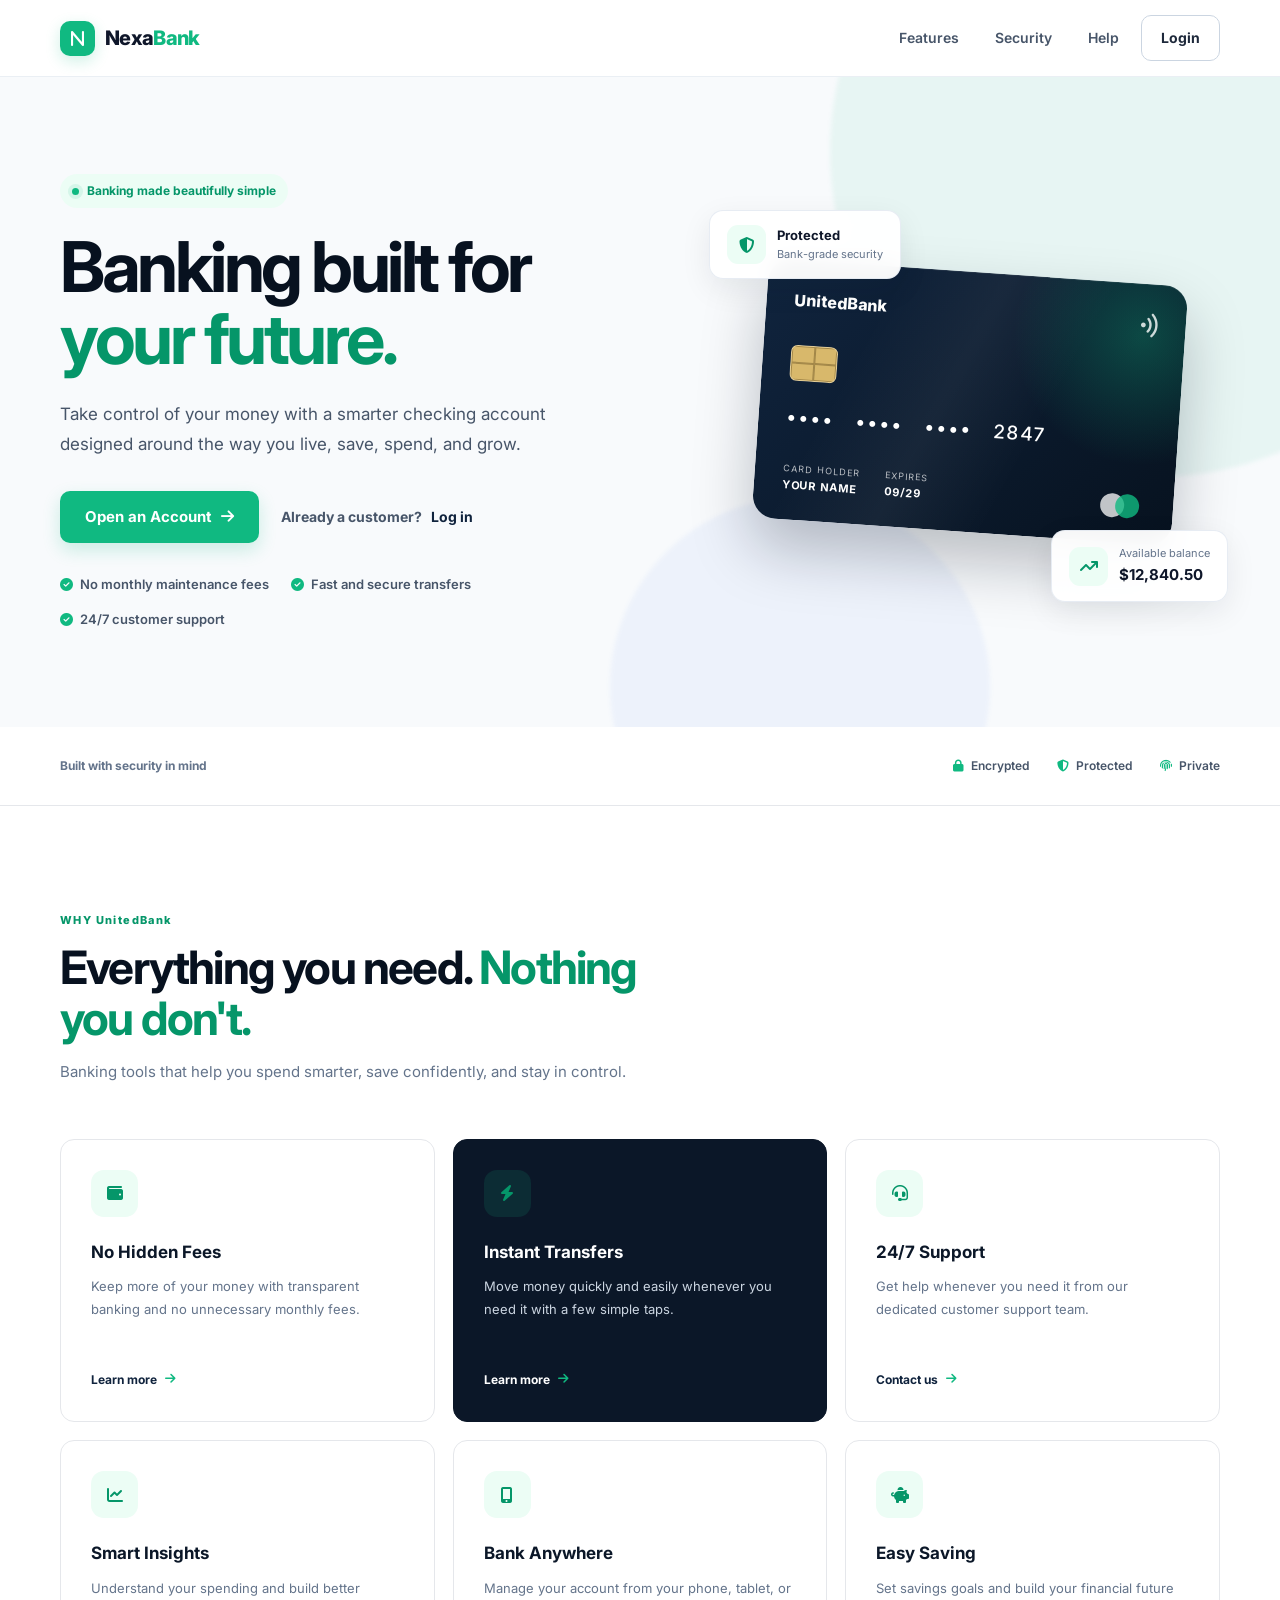
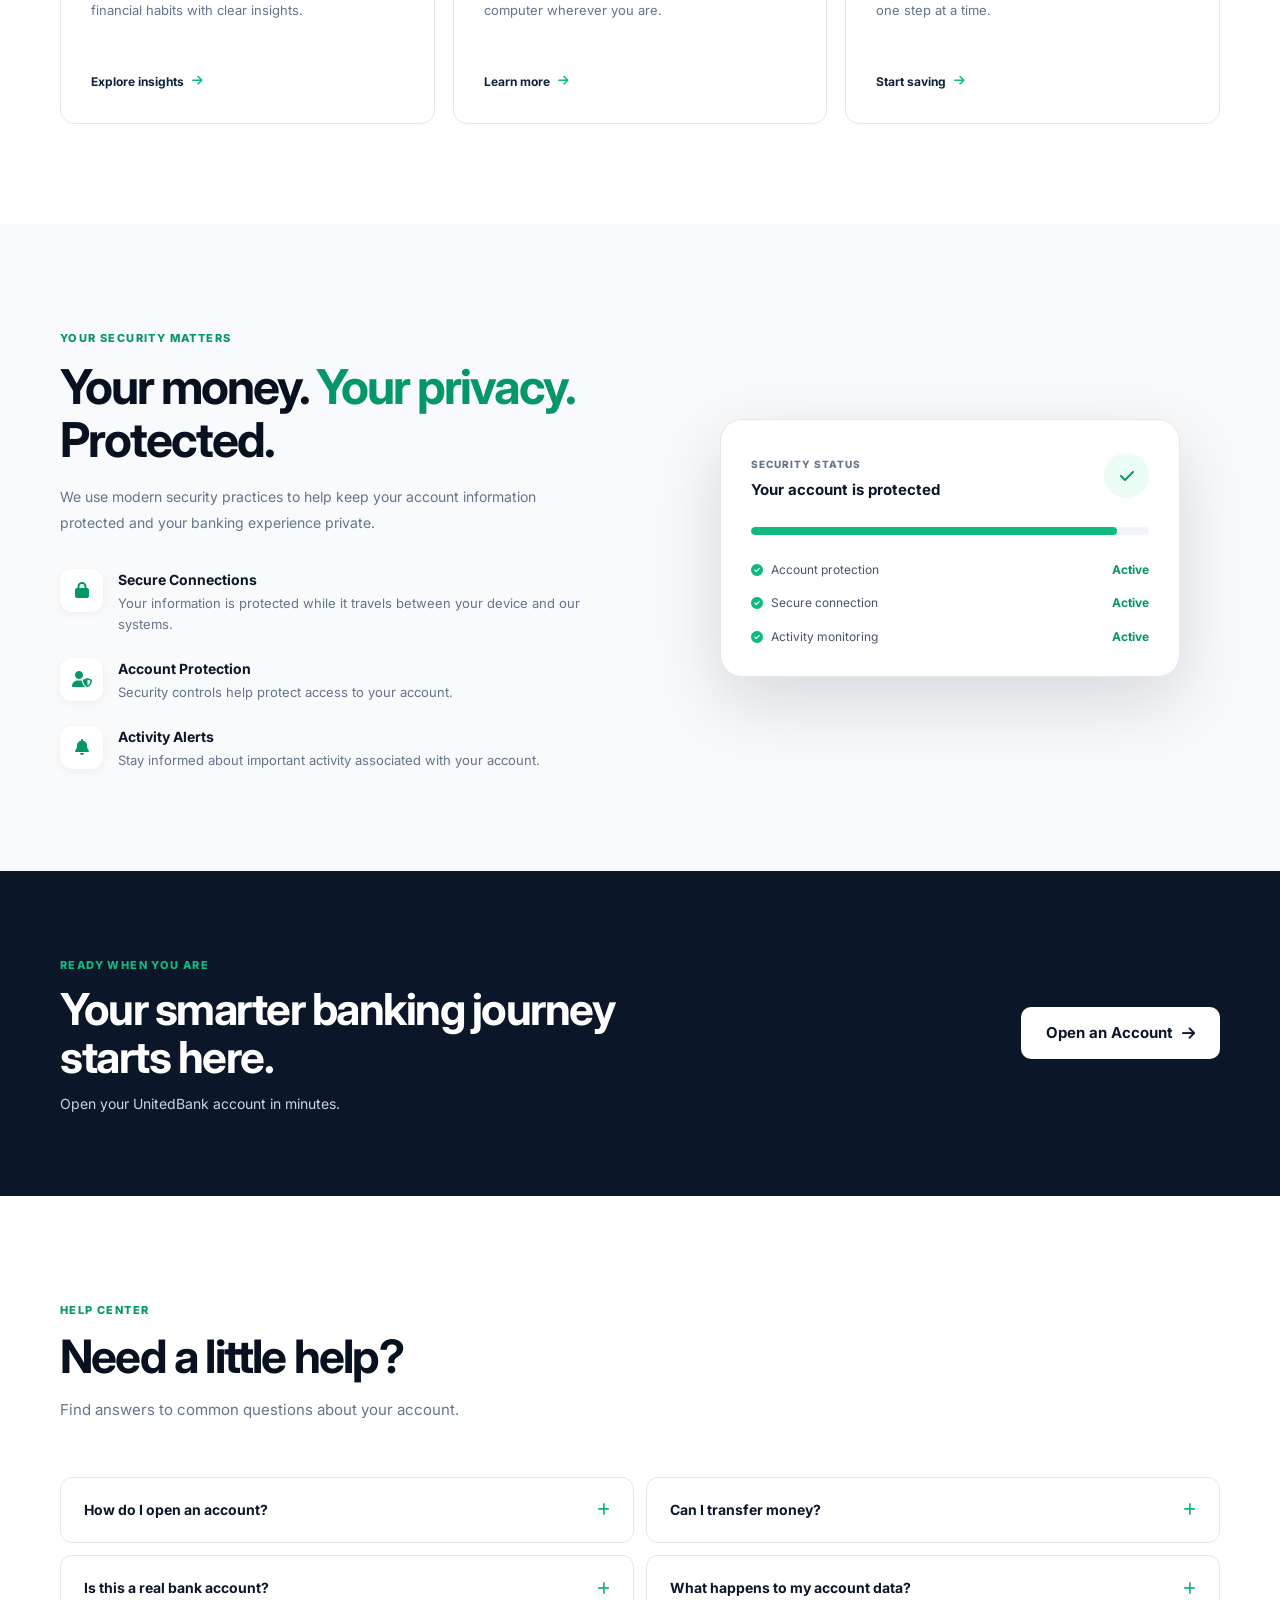
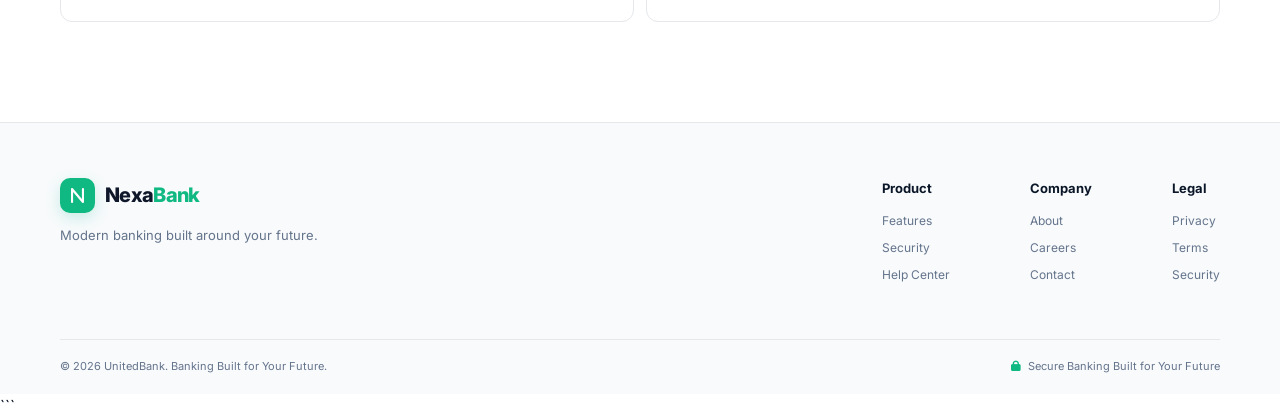
==== commit a1fc6678: "United bank" ====
--- a/index.html
+++ b/index.html
@@ -6,10 +6,10 @@
 
     <meta
       name="description"
-      content="NexaBank - Modern digital banking built for your future."
+      content="UnitedBank - Modern digital banking built for your future."
     />
 
-    <title>NexaBank — Banking Built for Your Future</title>
+    <title>UnitedBank — Banking Built for Your Future</title>
 
     <!-- Google Font -->
     <link rel="preconnect" href="https://fonts.googleapis.com" />
@@ -140,7 +140,7 @@
 
               <div class="bank-card">
                 <div class="bank-card-top">
-                  <span>NexaBank</span>
+                  <span>UnitedBank</span>
                   <i class="fa-solid fa-wifi"></i>
                 </div>
 
@@ -215,7 +215,7 @@
         <section class="section features-section" id="features">
           <div class="container">
             <div class="section-heading">
-              <span class="section-label">WHY NEXABANK</span>
+              <span class="section-label">WHY UnitedBank</span>
 
               <h2>
                 Everything you need.
@@ -456,7 +456,7 @@
 
               <h2>Your smarter banking journey starts here.</h2>
 
-              <p>Open your NexaBank account in minutes.</p>
+              <p>Open your UnitedBank account in minutes.</p>
             </div>
 
             <button class="btn btn-white btn-large open-account-trigger">
@@ -809,7 +809,7 @@
 
         <div class="modal-heading">
           <h2 id="loginTitle">Welcome back</h2>
-          <p>Log in to access your NexaBank account.</p>
+          <p>Log in to access your UnitedBank account.</p>
         </div>
 
         <form id="loginForm">
@@ -899,7 +899,7 @@
 
         <div class="modal-heading">
           <h2 id="signupTitle">Create your account</h2>
-          <p>Join NexaBank and start managing your money smarter.</p>
+          <p>Join UnitedBank and start managing your money smarter.</p>
         </div>
 
         <form id="signupForm">
@@ -1037,7 +1037,7 @@
       </div>
 
       <div class="container footer-bottom">
-        <span> © 2026 NexaBank. Banking Built for Your Future. </span>
+        <span> © 2026 UnitedBank. Banking Built for Your Future. </span>
 
         <span>
           <i class="fa-solid fa-lock"></i>
--- a/styles.css
+++ b/styles.css
@@ -1,5 +1,5 @@
 /* =========================================================
-   NEXABANK - GLOBAL STYLES
+   UnitedBank - GLOBAL STYLES
    ---------------------------------------------------------
    1.  Variables
    2.  Reset & base
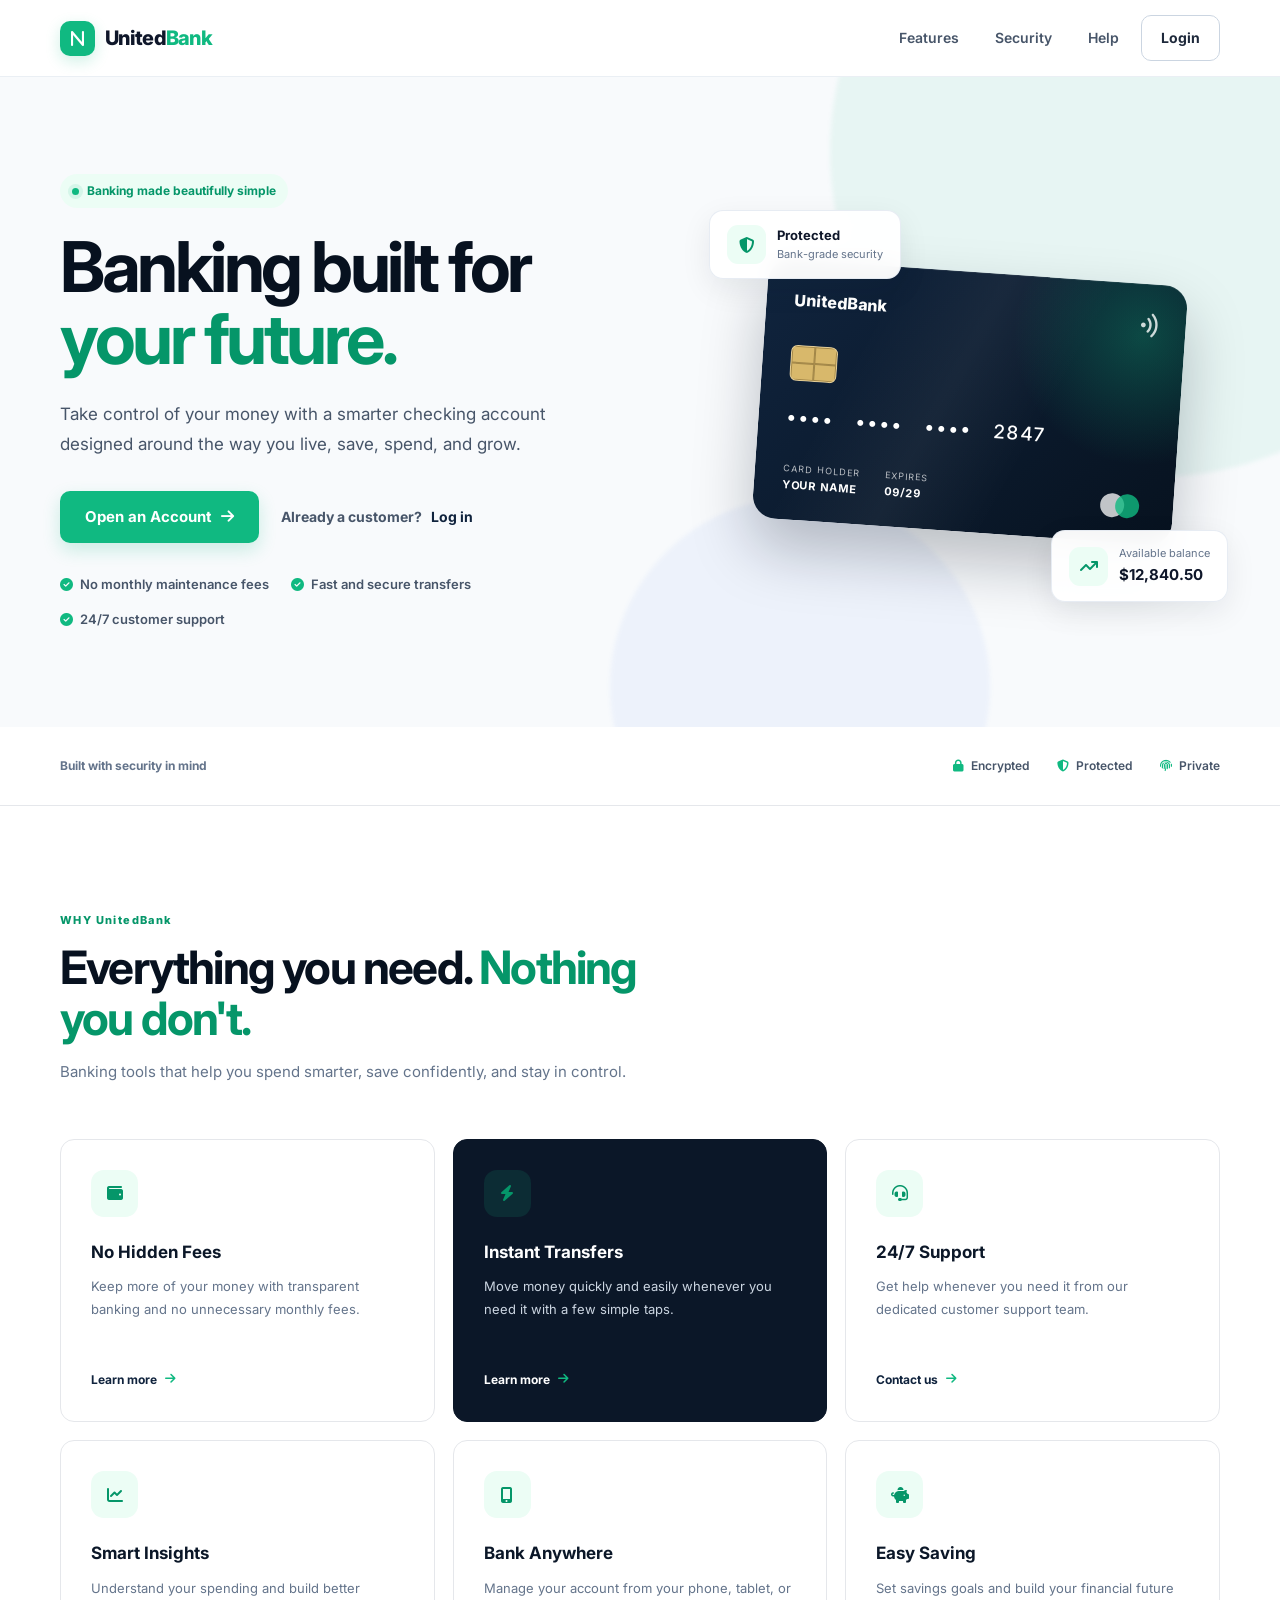
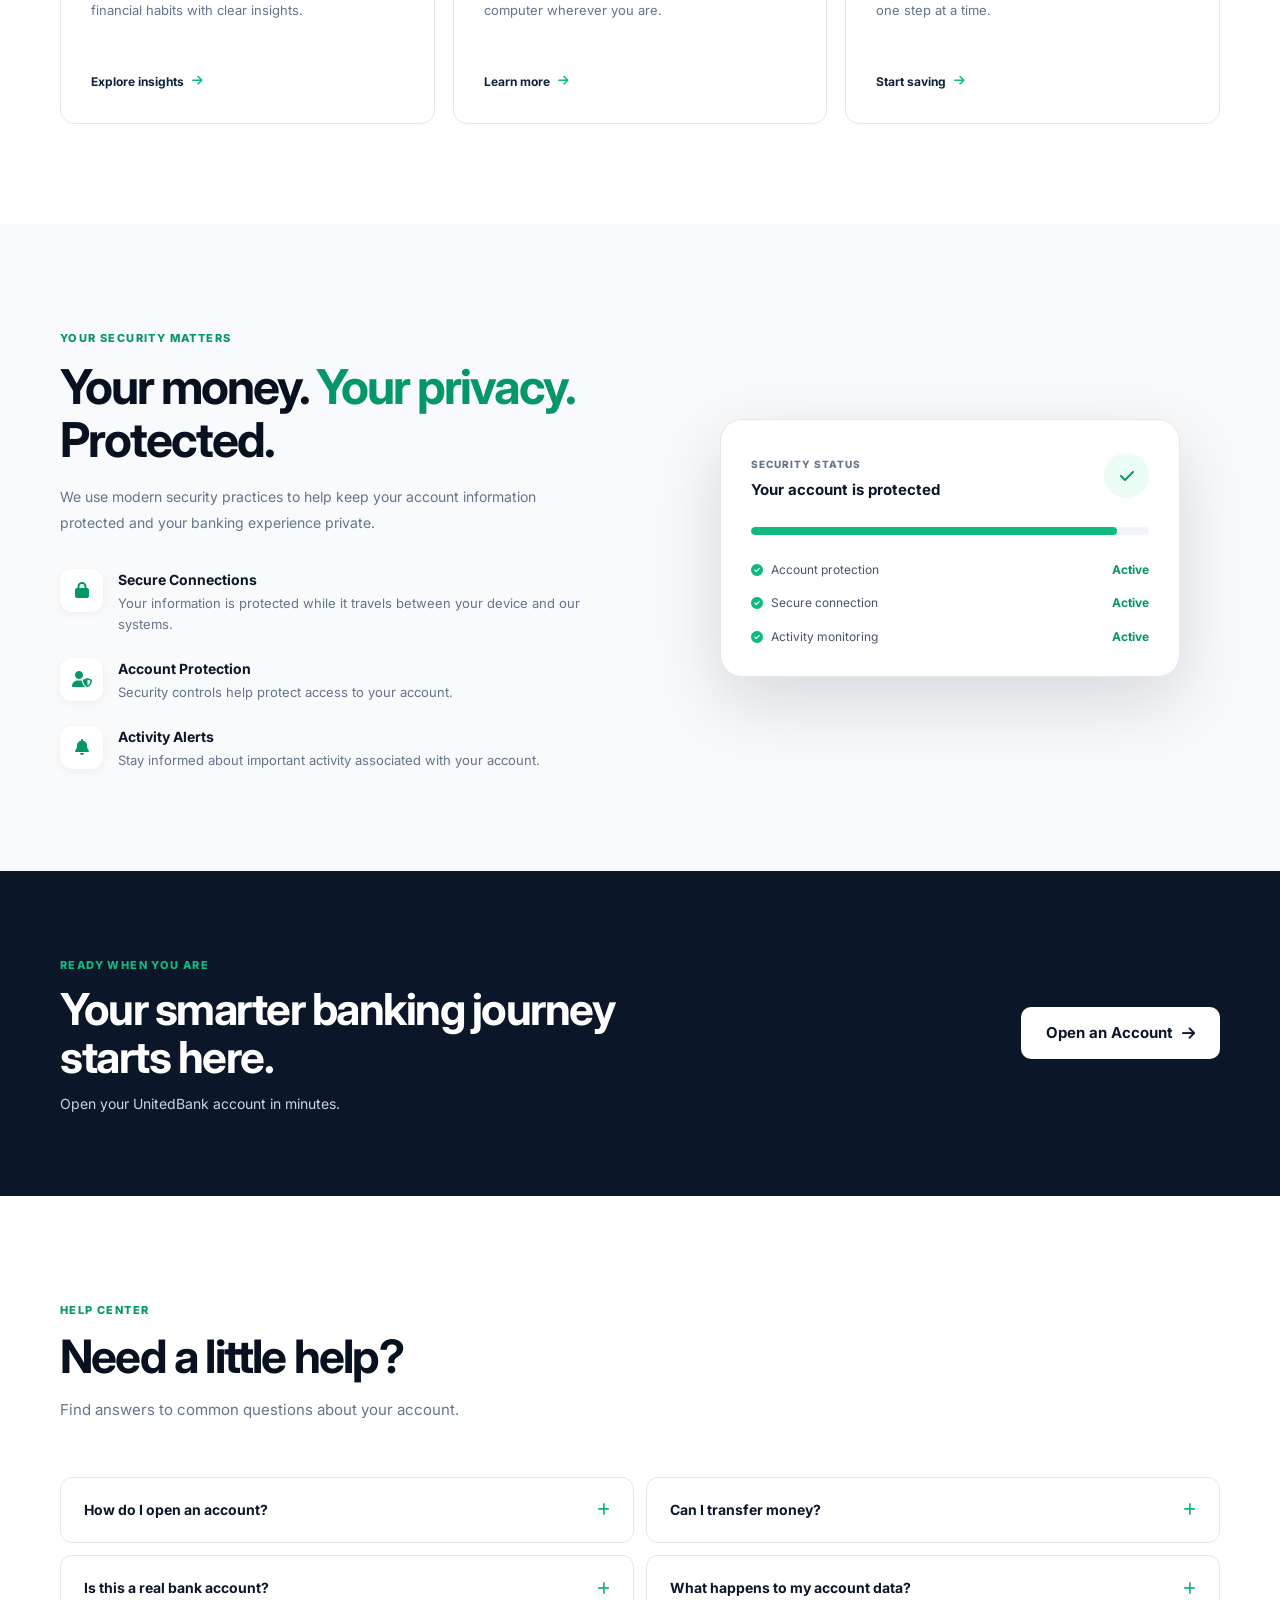
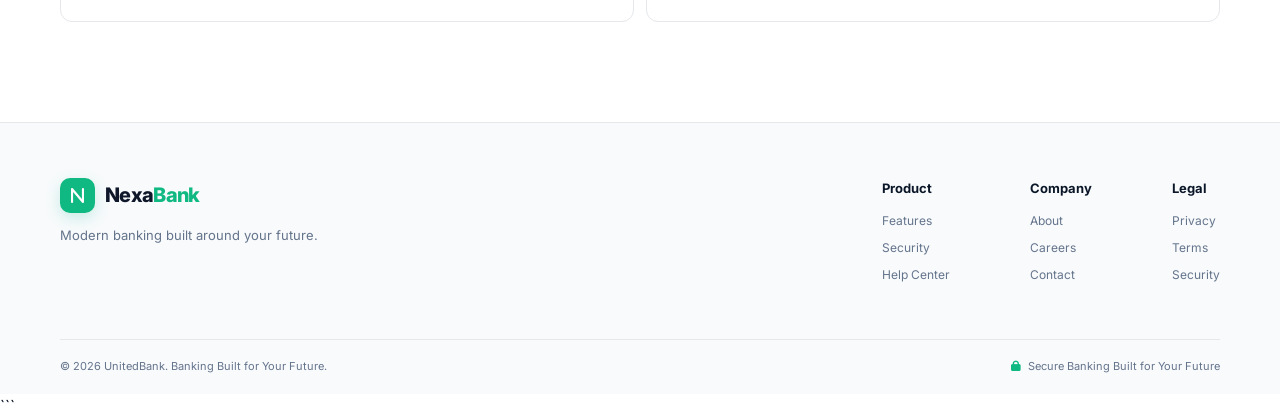
==== commit 75956491: "w" ====
--- a/index.html
+++ b/index.html
@@ -43,7 +43,7 @@
           <span class="logo-icon">
             <i class="fa-solid fa-n"></i>
           </span>
-          <span>Nexa<span>Bank</span></span>
+          <span>United<span>Bank</span></span>
         </a>
 
         <button
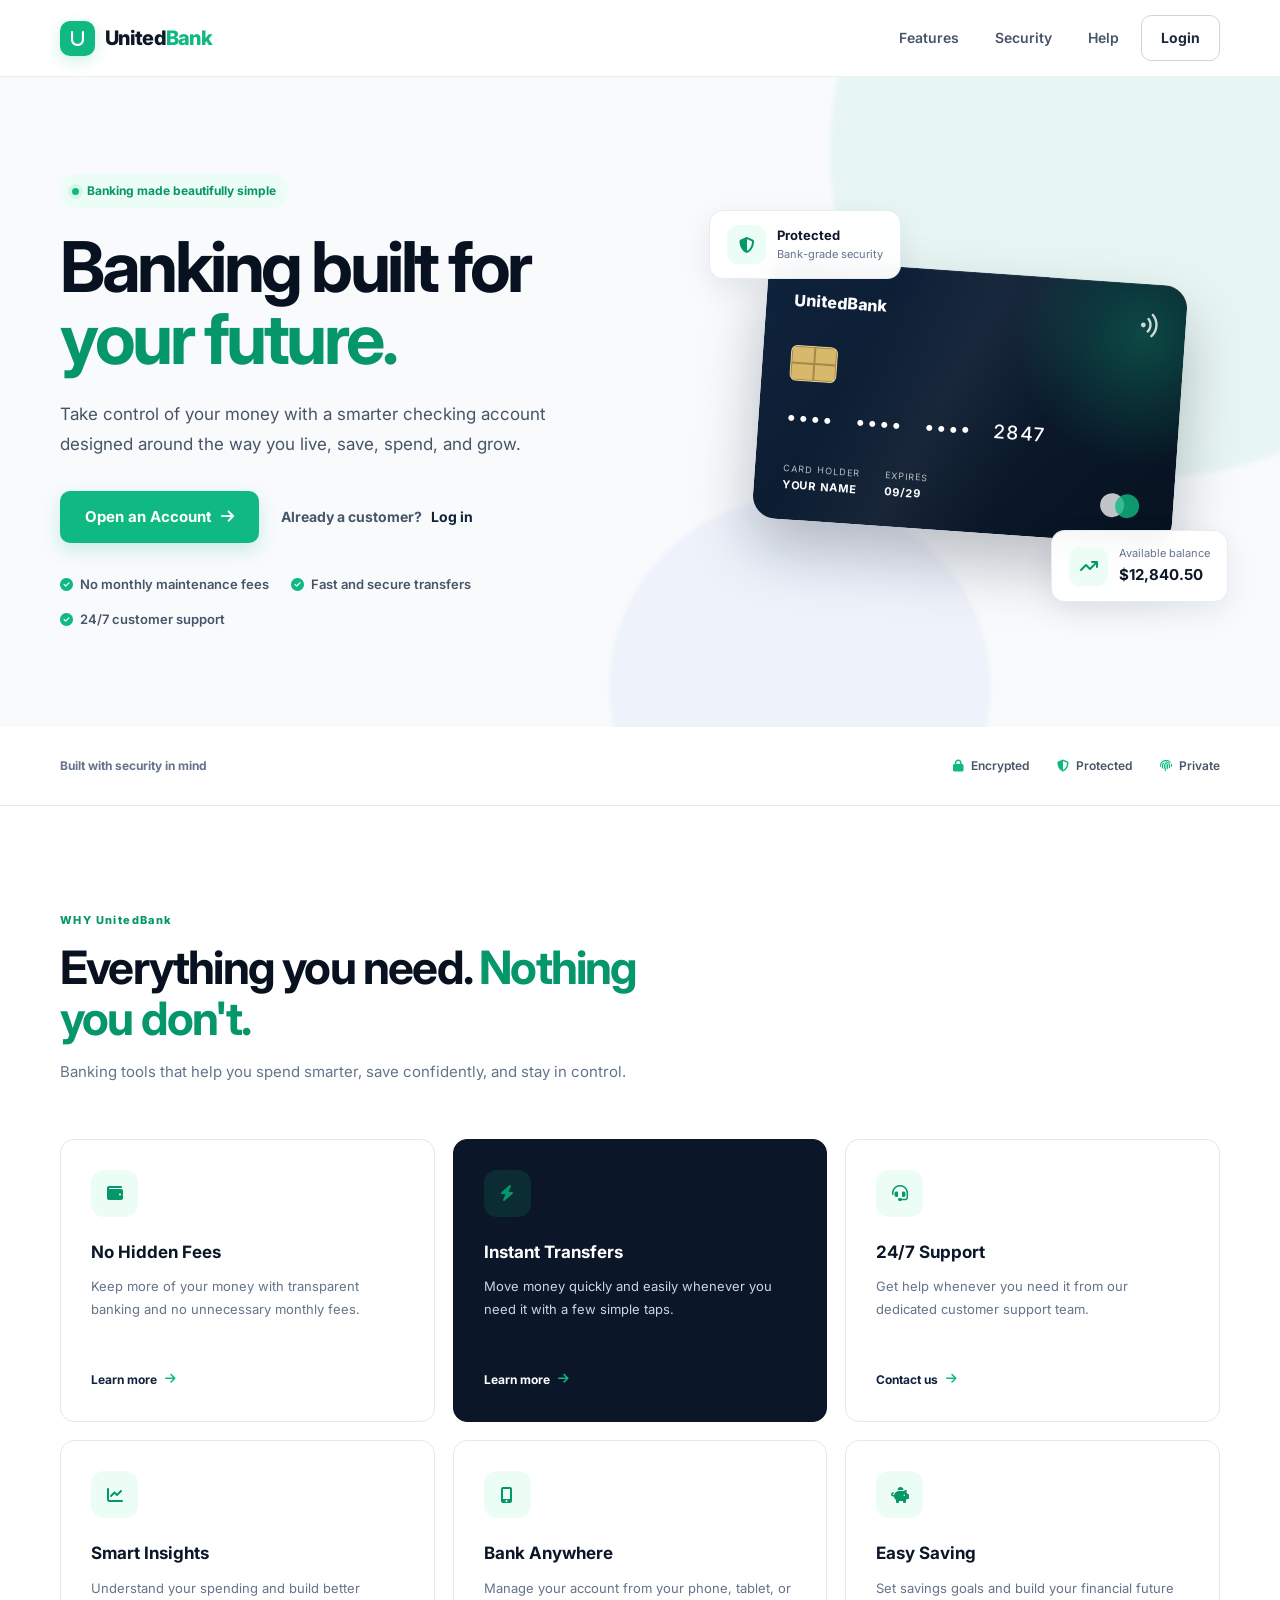
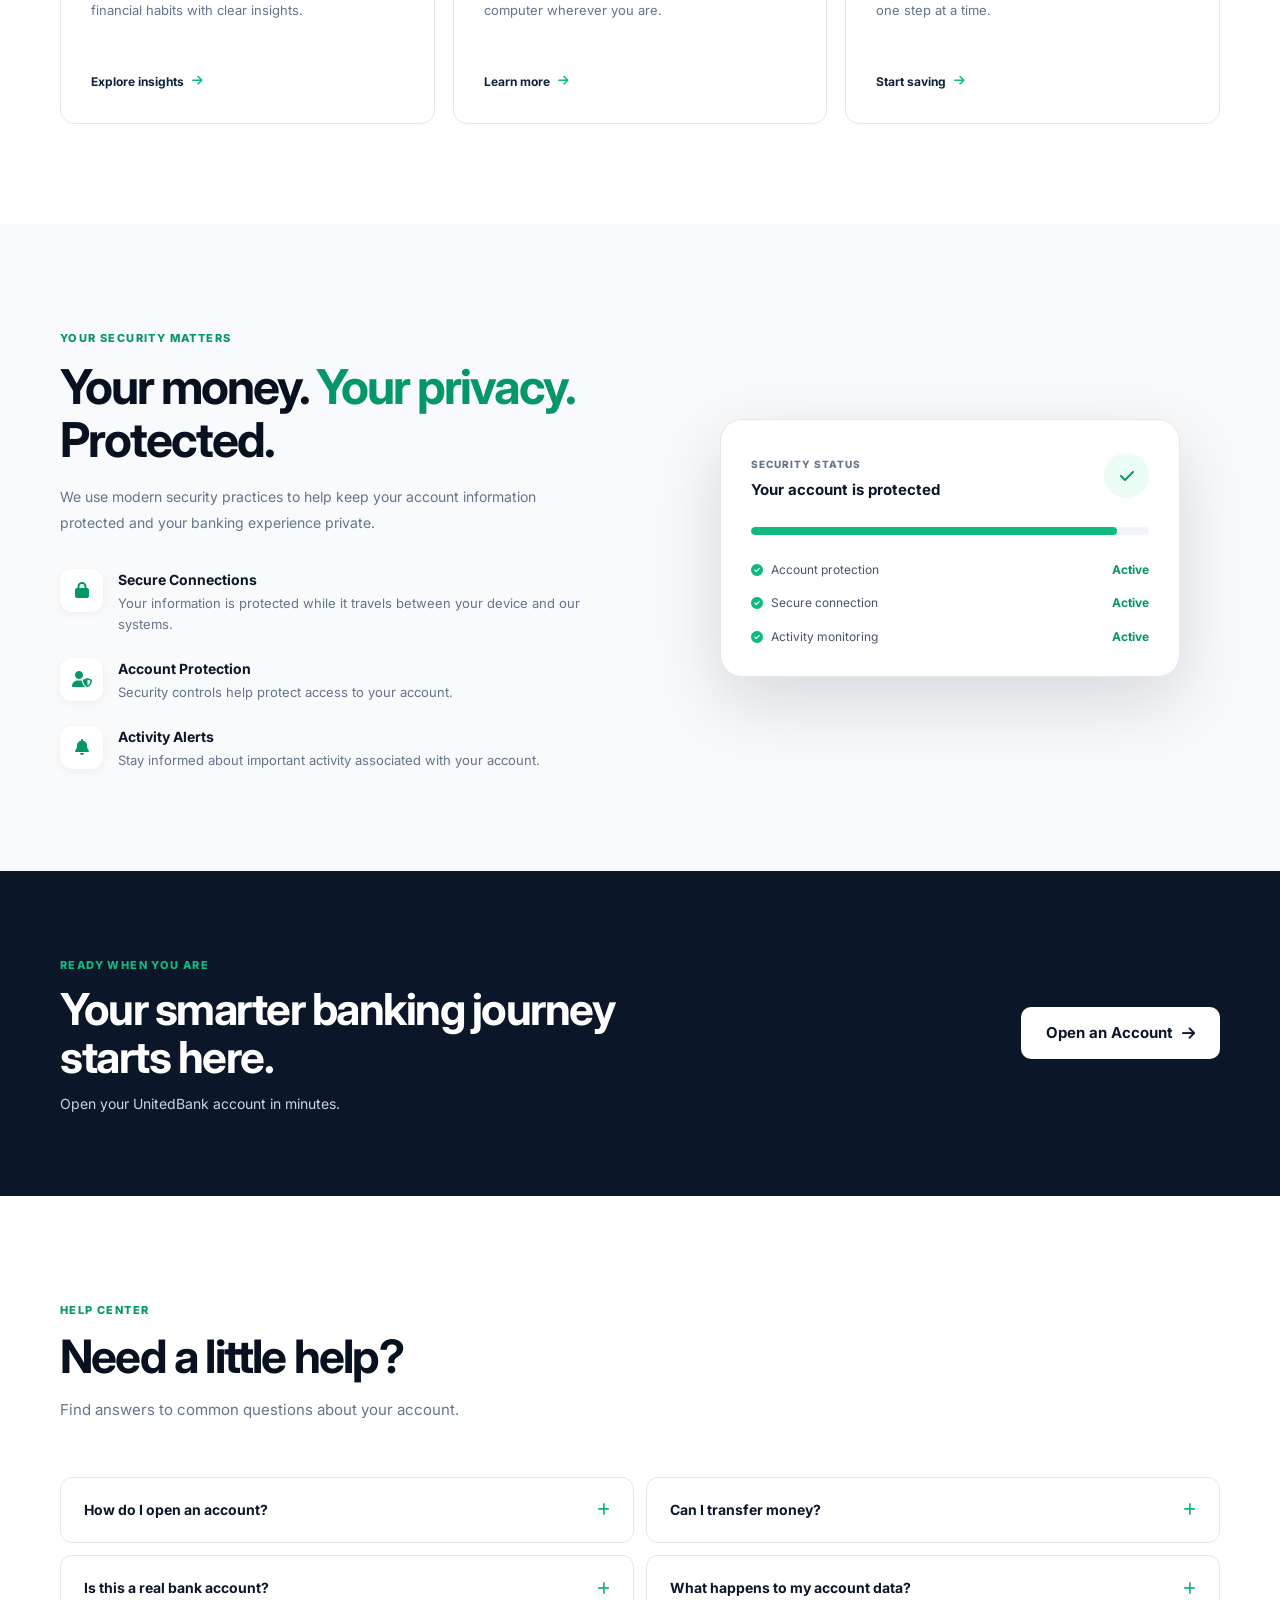
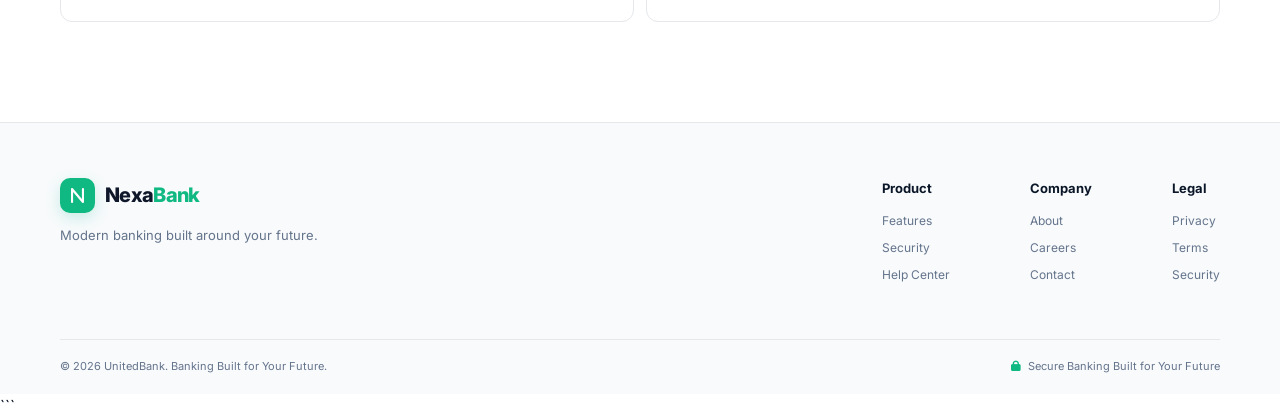
==== commit 22d168c1: "w" ====
--- a/index.html
+++ b/index.html
@@ -41,7 +41,7 @@
       <nav class="navbar container" aria-label="Main navigation">
         <a href="#" class="logo" data-view="home">
           <span class="logo-icon">
-            <i class="fa-solid fa-n"></i>
+            <i class="fa-solid fa-u"></i>
           </span>
           <span>United<span>Bank</span></span>
         </a>
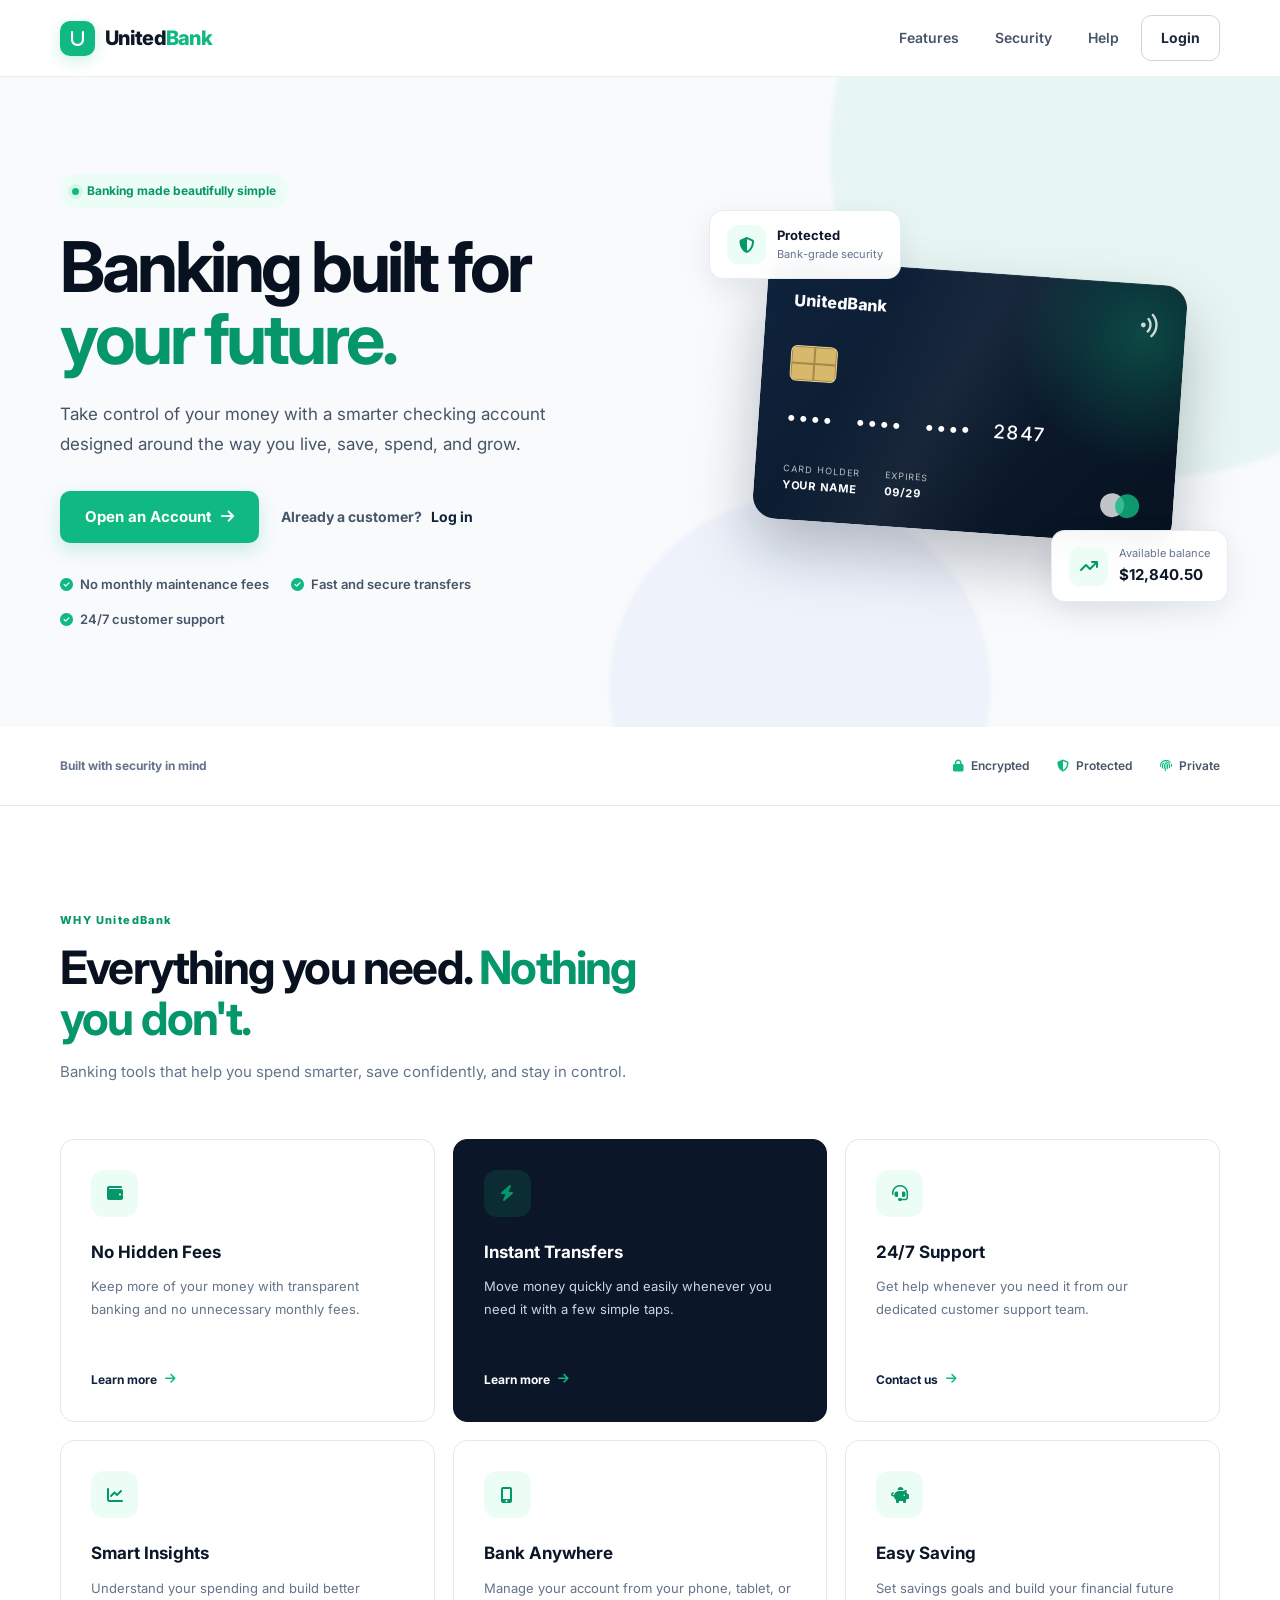
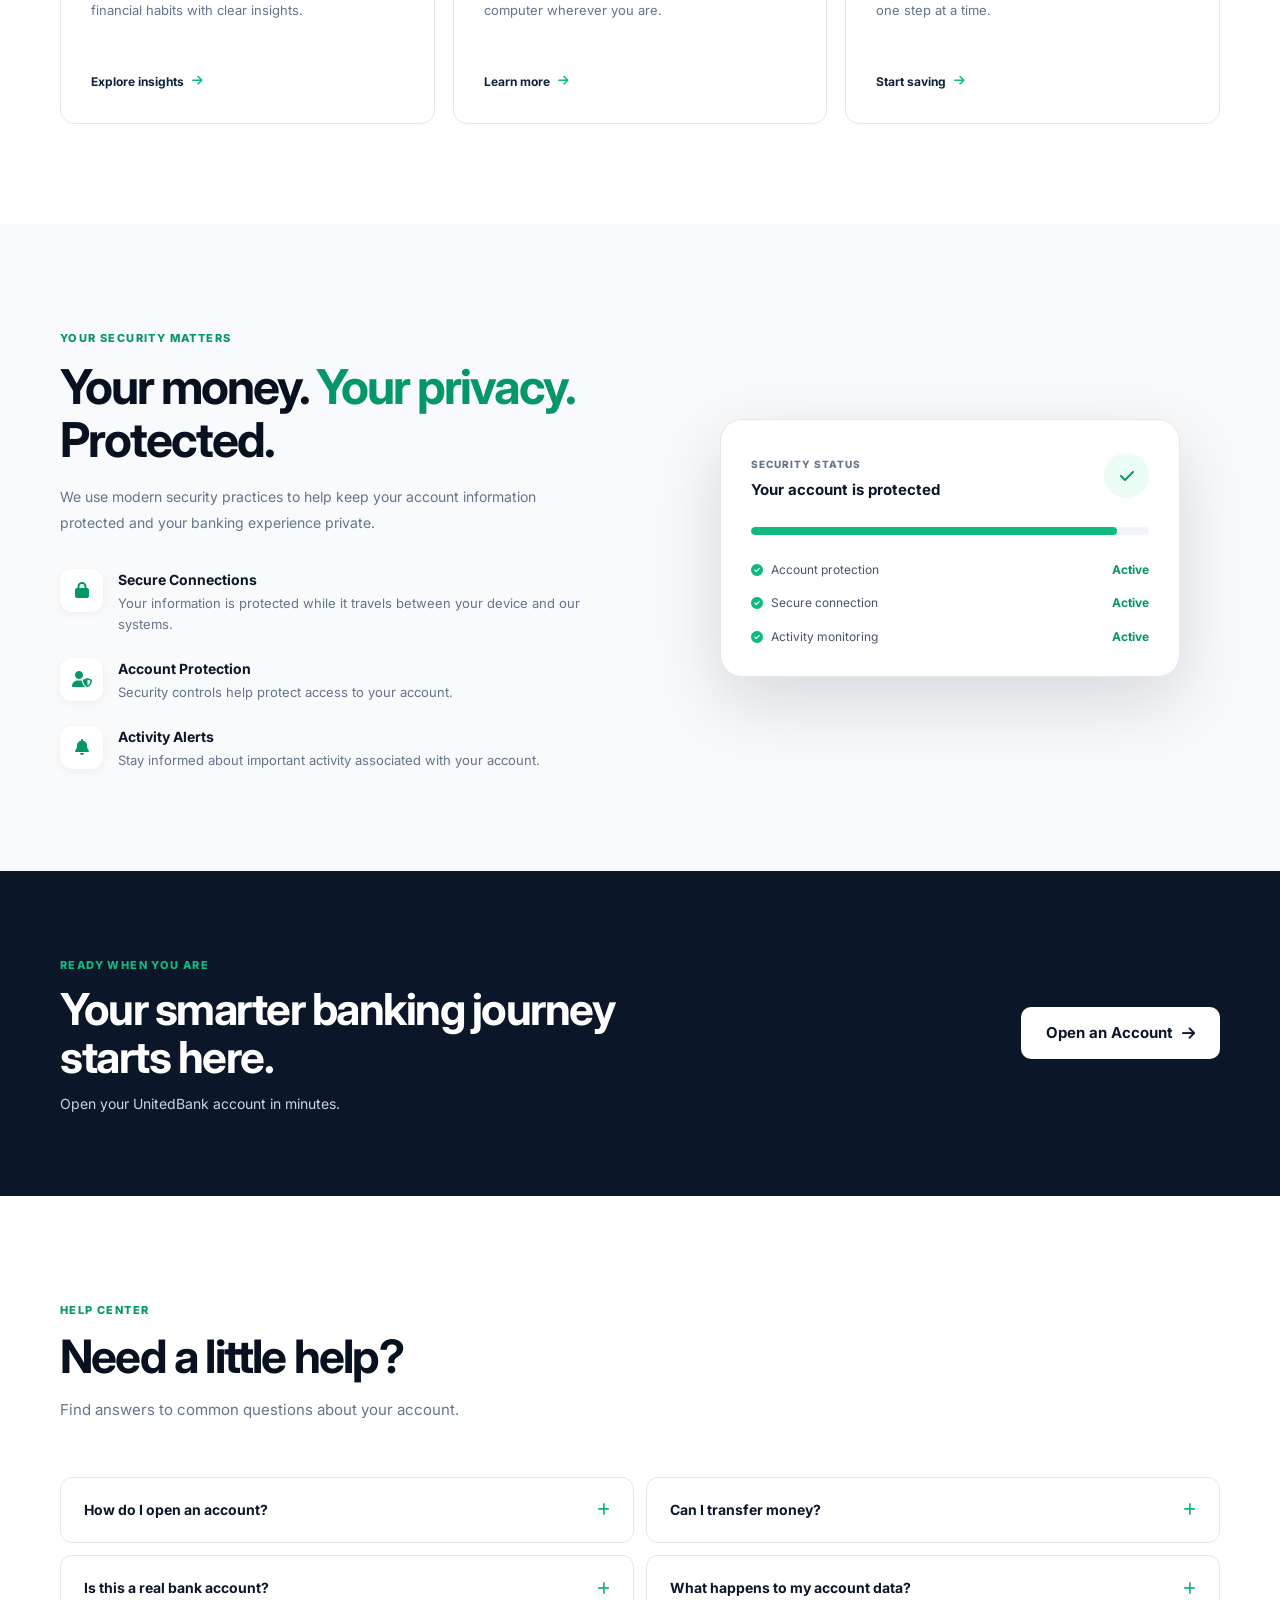
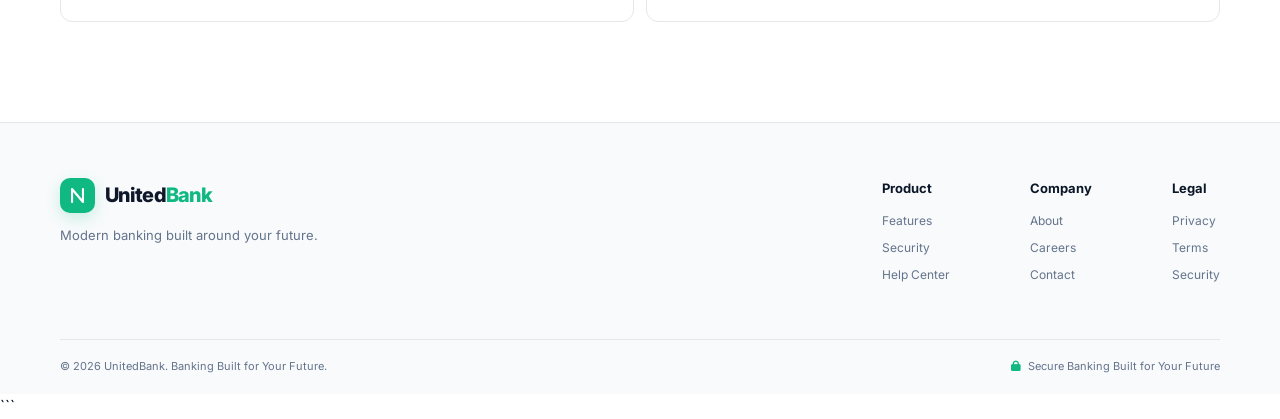
==== commit 8ebf5641: "ty" ====
--- a/index.html
+++ b/index.html
@@ -1006,7 +1006,7 @@
               <i class="fa-solid fa-n"></i>
             </span>
 
-            <span>Nexa<span>Bank</span></span>
+            <span>United<span>Bank</span></span>
           </a>
 
           <p>Modern banking built around your future.</p>
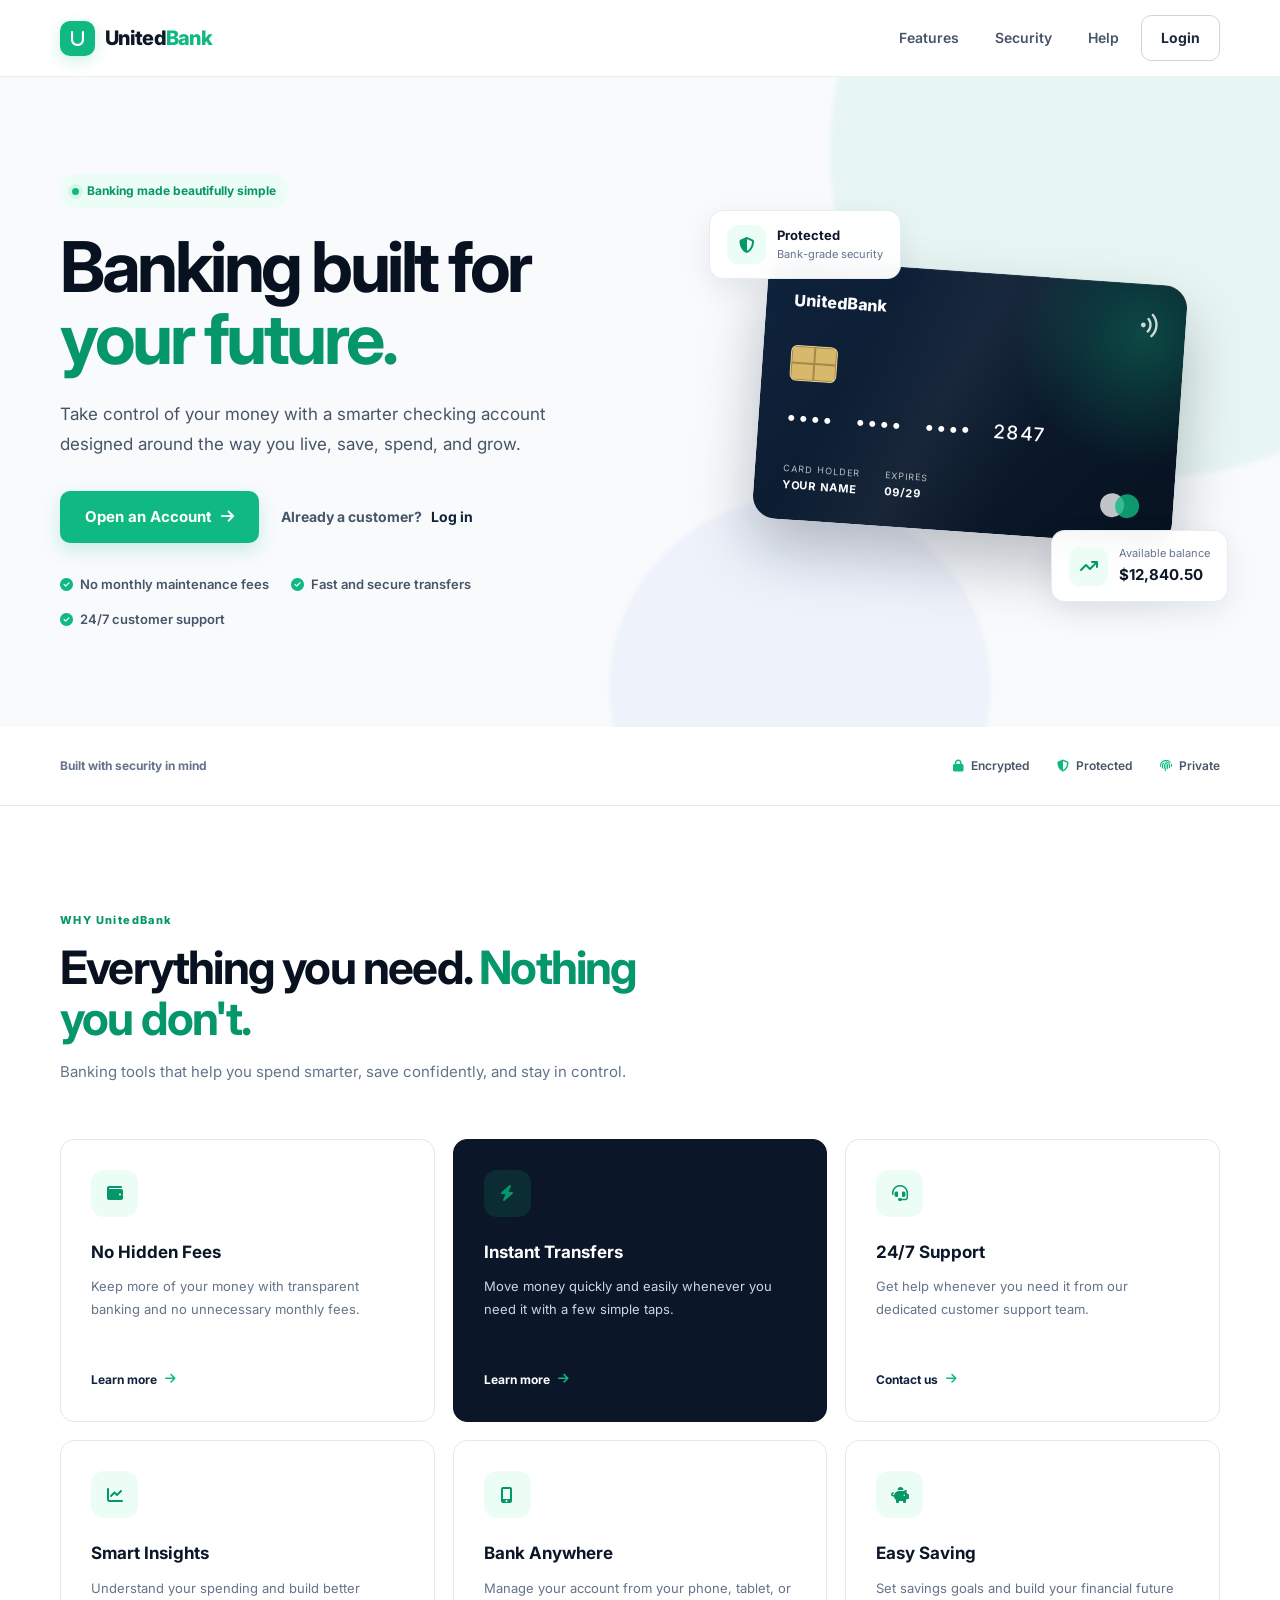
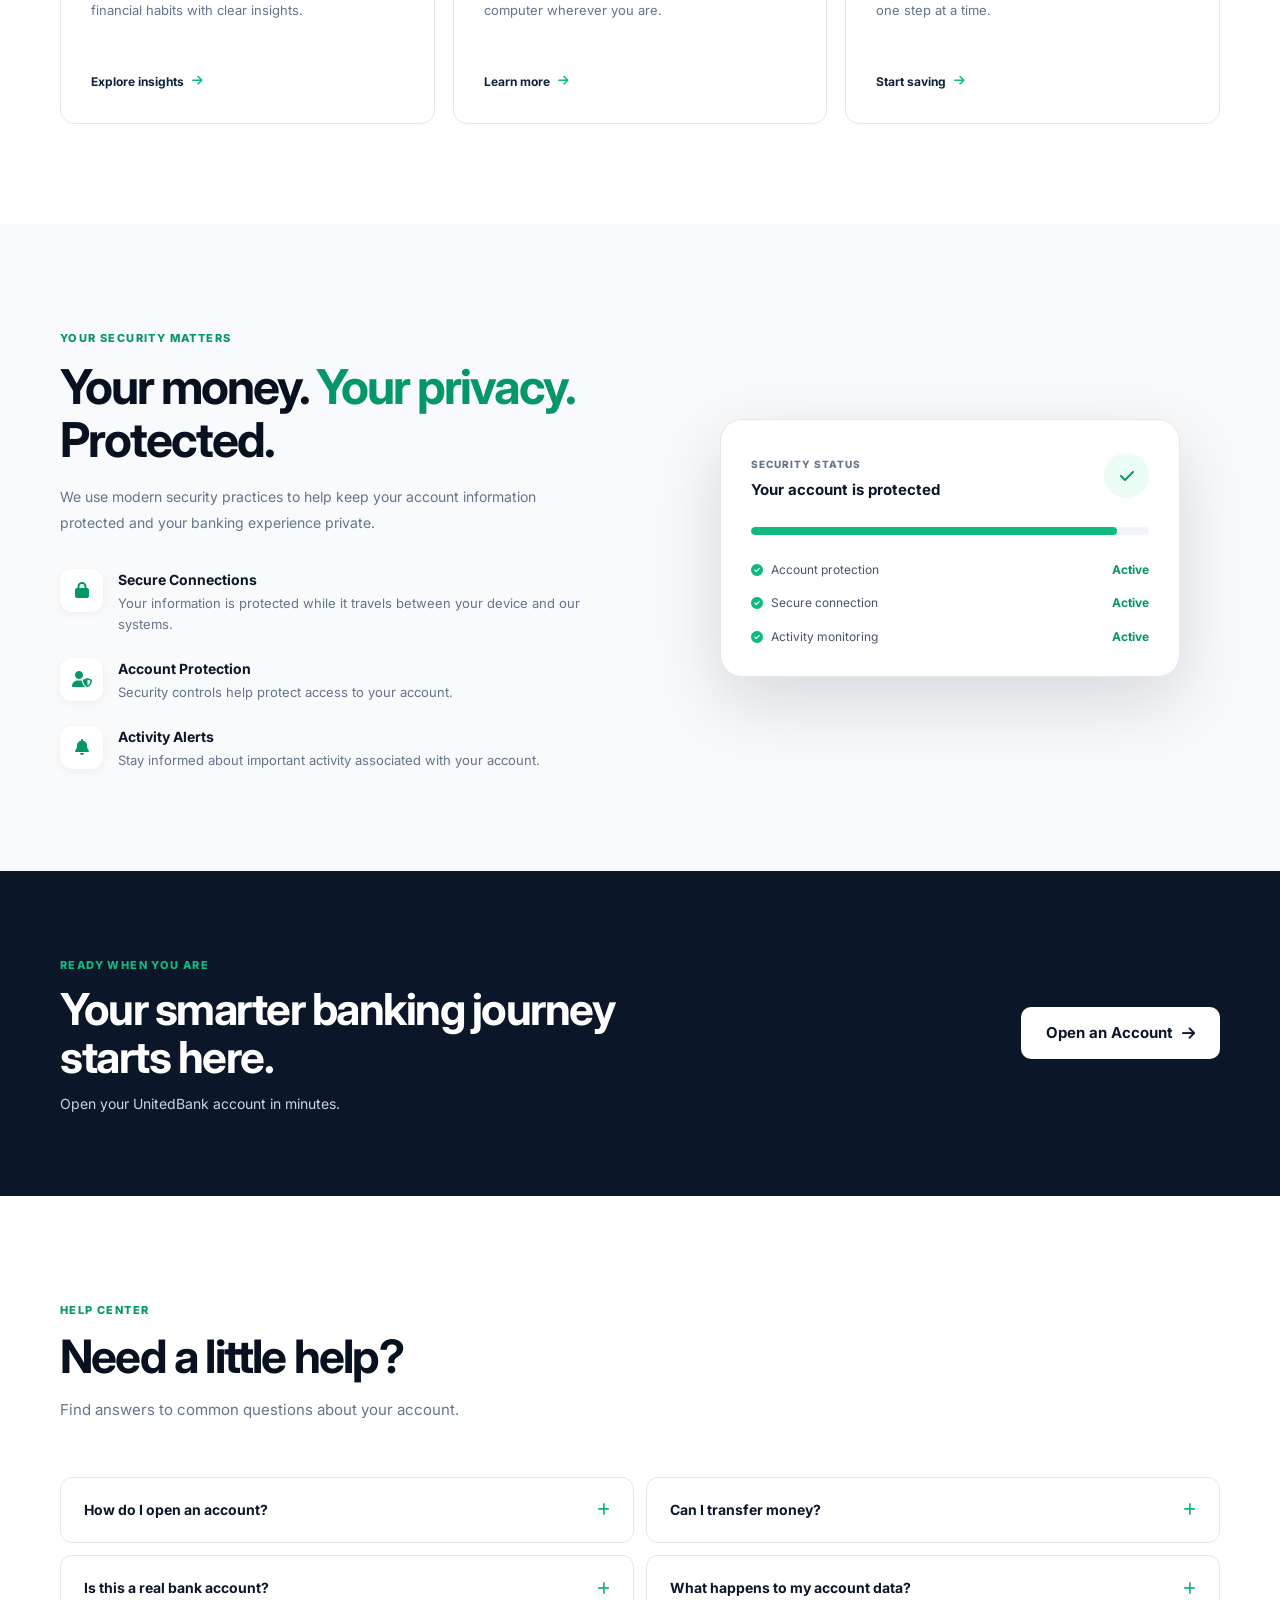
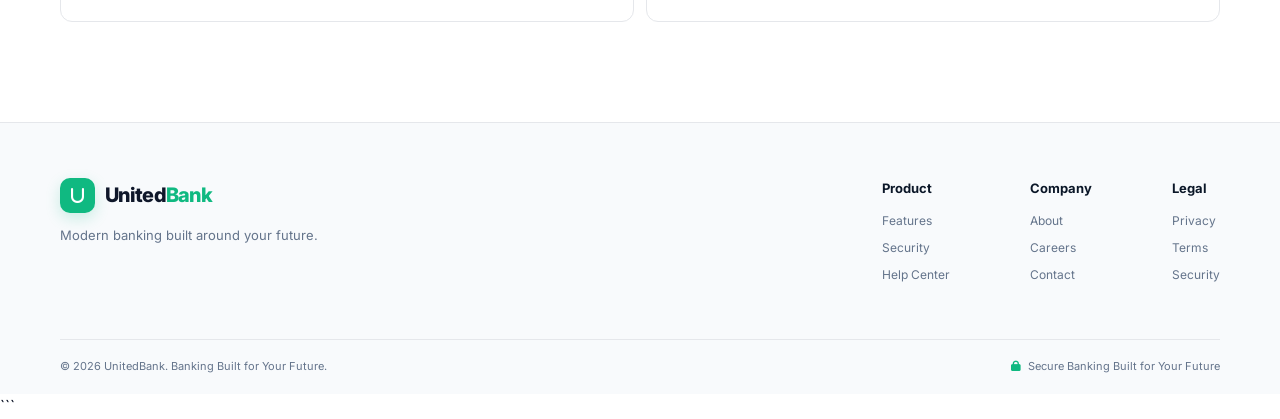
==== commit 906c546c: "r" ====
--- a/index.html
+++ b/index.html
@@ -1003,7 +1003,7 @@
         <div class="footer-brand">
           <a href="#" class="logo">
             <span class="logo-icon">
-              <i class="fa-solid fa-n"></i>
+              <i class="fa-solid fa-u"></i>
             </span>
 
             <span>United<span>Bank</span></span>
